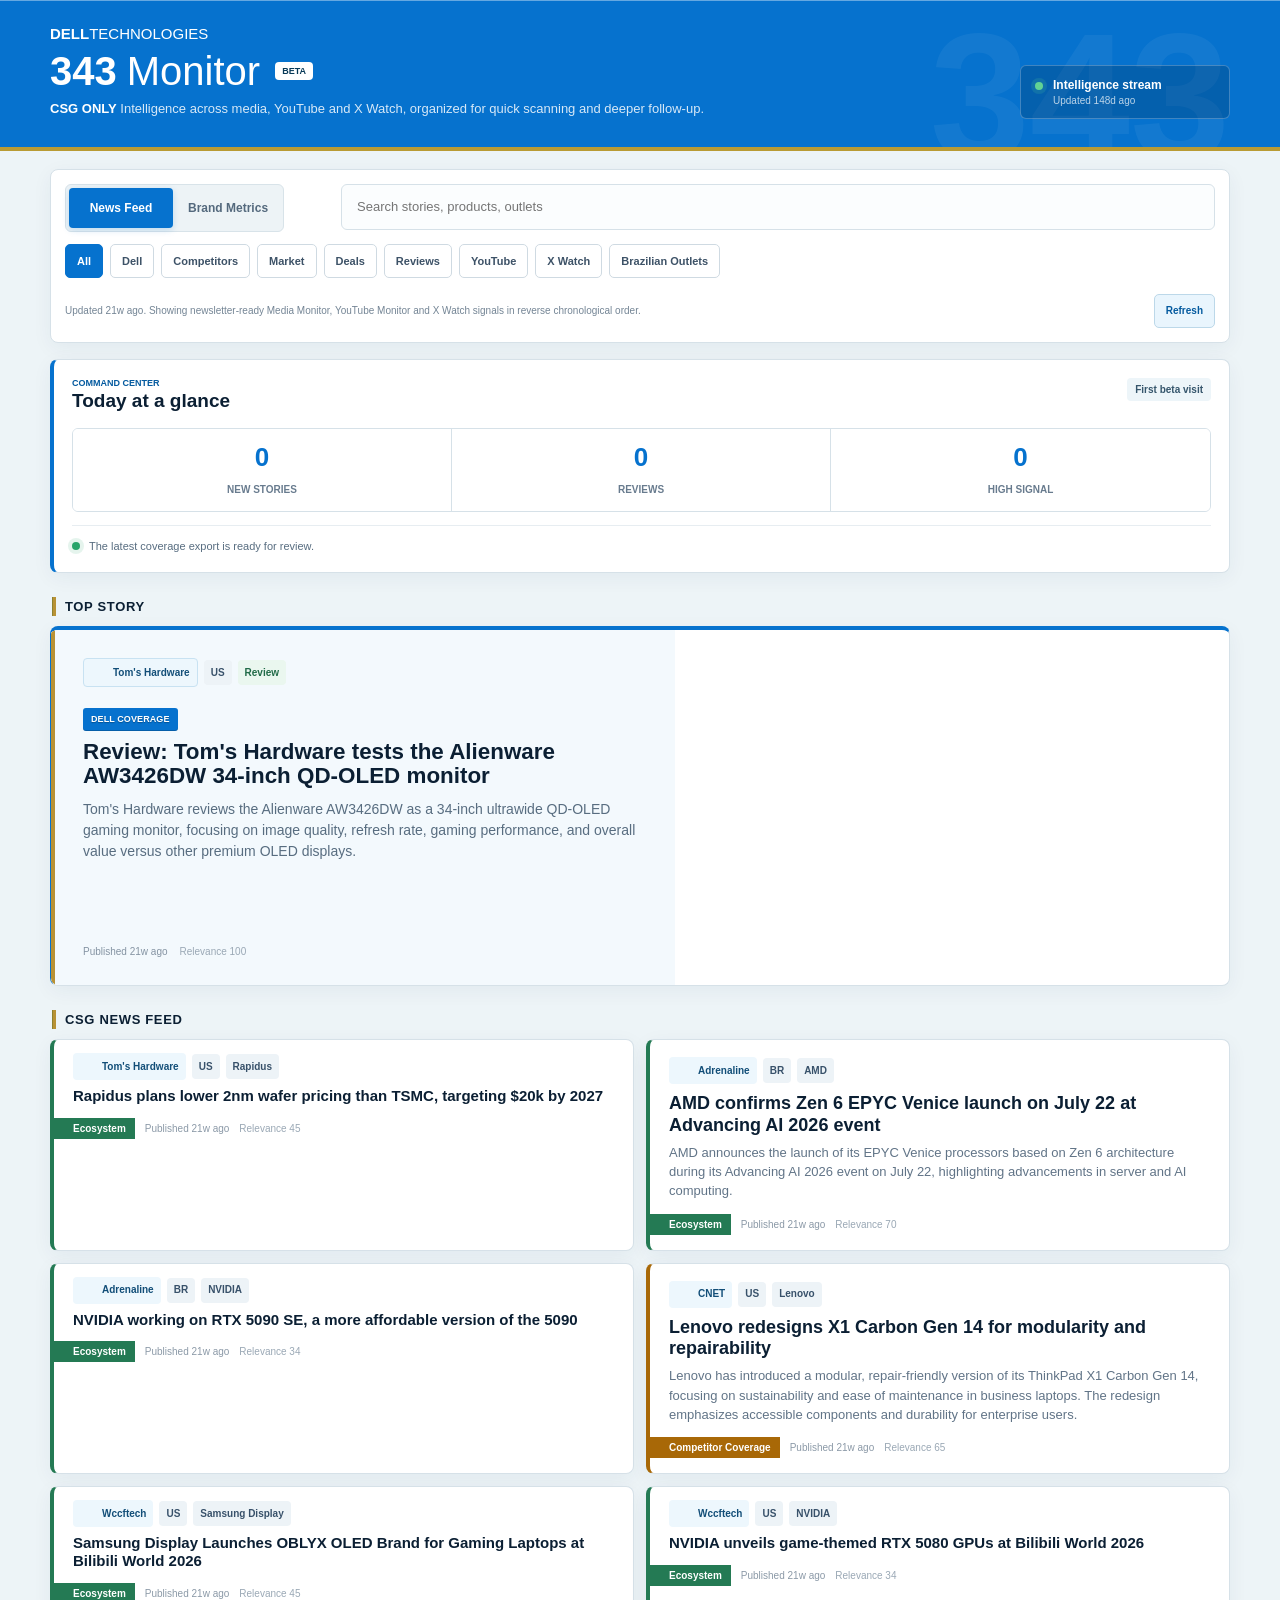
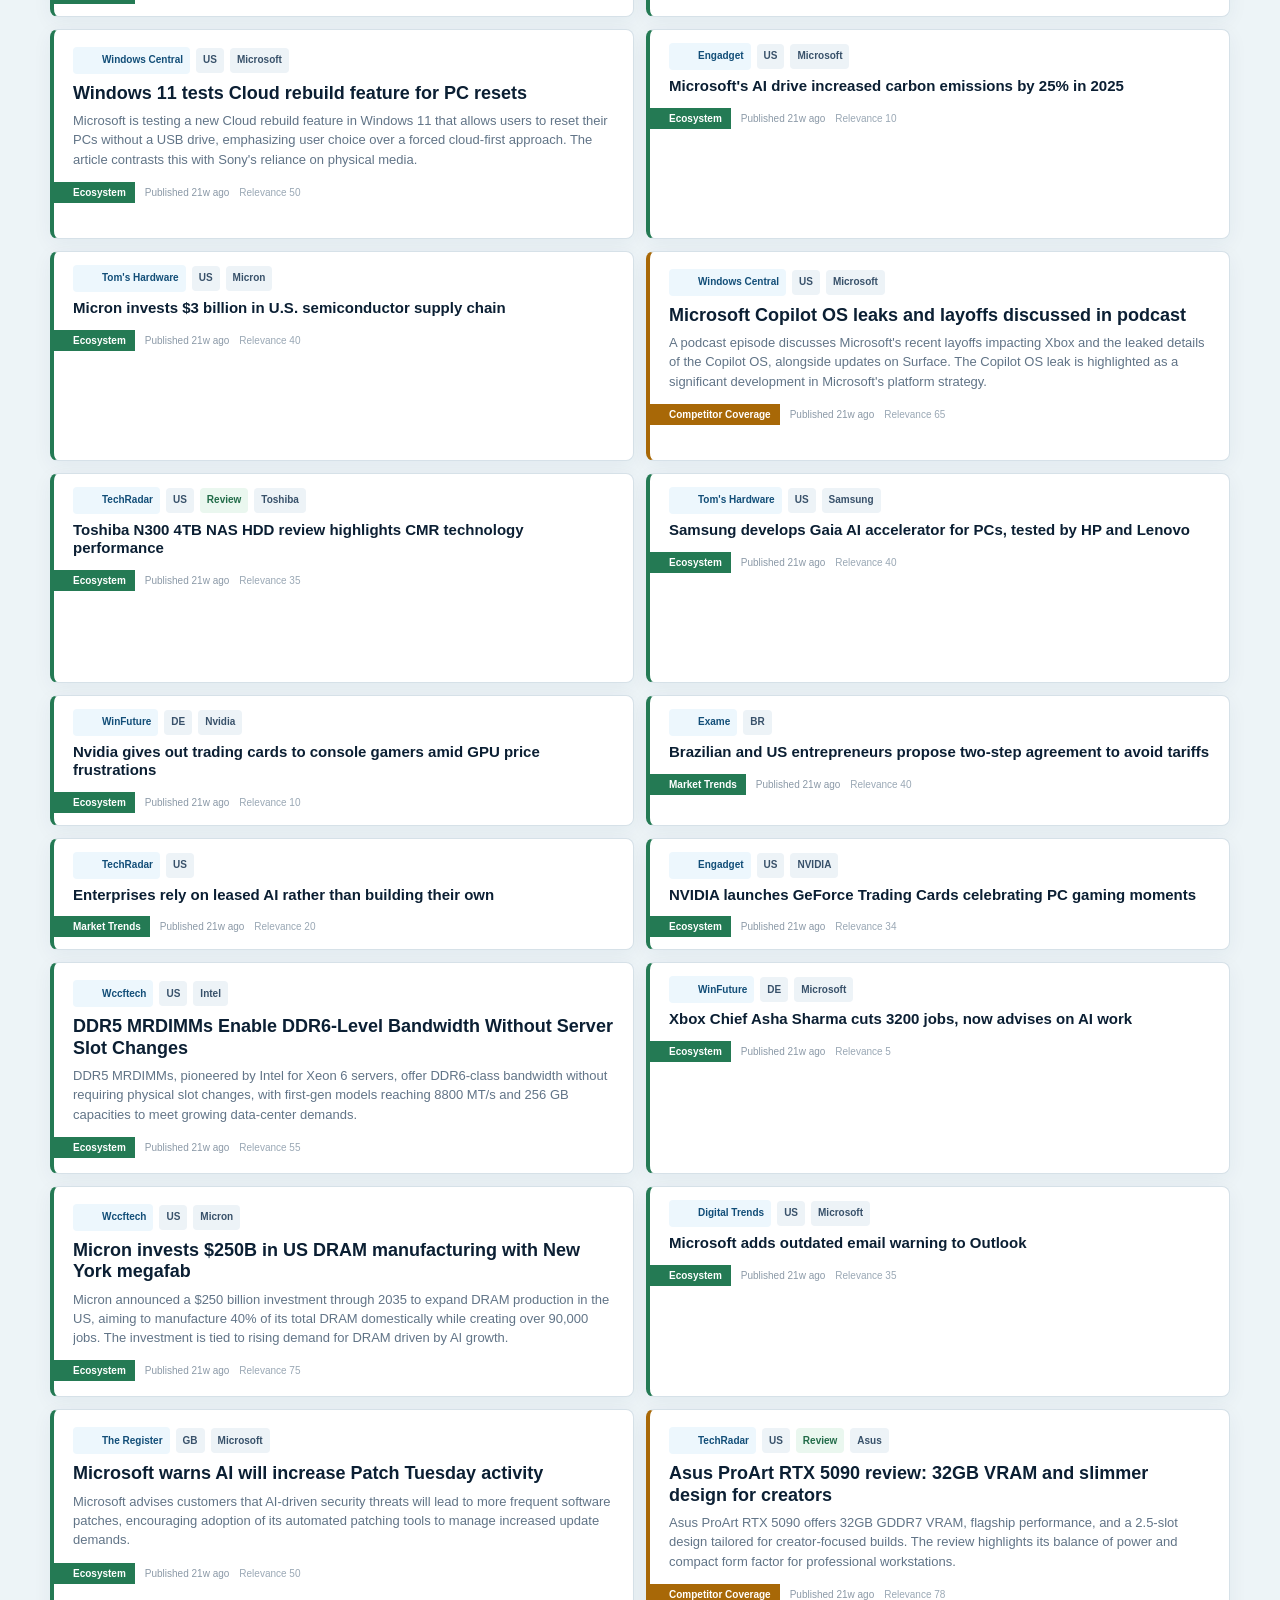
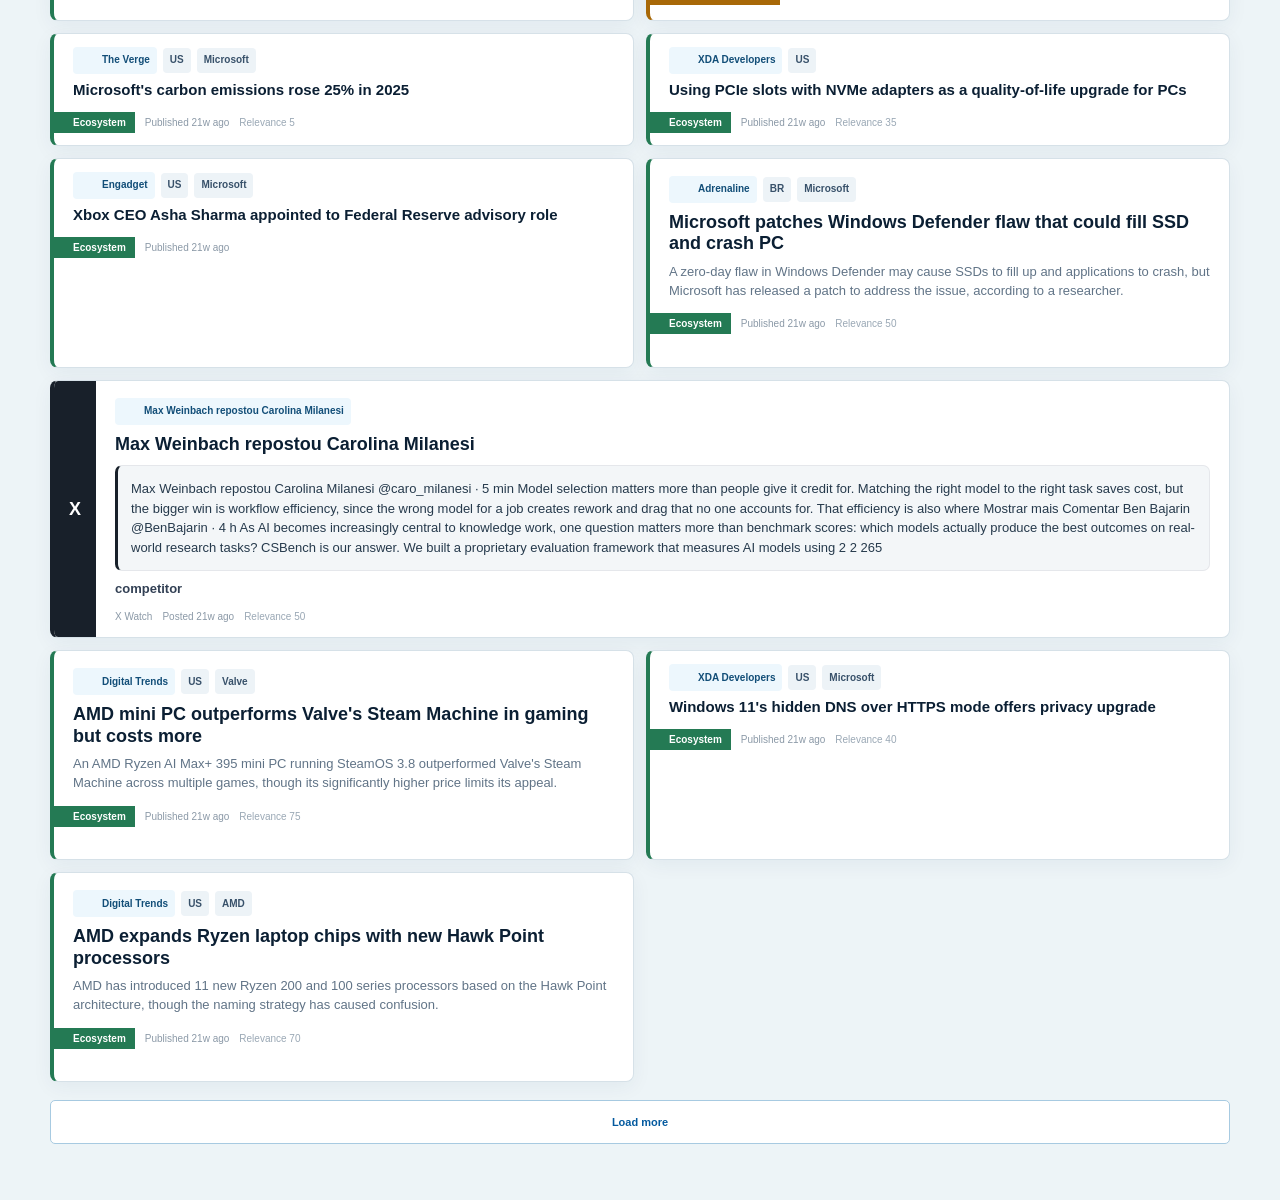
==== beta/index.html @ 80fa325d "Update 343 Monitor web app data" ====
<!doctype html>
<html lang="en">
<head>
  <meta charset="utf-8">
  <meta name="viewport" content="width=device-width, initial-scale=1, viewport-fit=cover">
  <meta http-equiv="Cache-Control" content="no-cache, no-store, must-revalidate">
  <meta http-equiv="Pragma" content="no-cache">
  <meta http-equiv="Expires" content="0">
  <meta name="robots" content="noindex, nofollow">
  <meta name="theme-color" content="#0672ce">
  <meta name="apple-mobile-web-app-capable" content="yes">
  <meta name="apple-mobile-web-app-status-bar-style" content="black-translucent">
  <meta name="apple-mobile-web-app-title" content="343 Monitor Beta">
  <title>343 Monitor Beta</title>
  <link rel="icon" type="image/png" sizes="32x32" href="../assets/icons/icon-32.png">
  <link rel="apple-touch-icon" sizes="180x180" href="../assets/icons/icon-180.png">
  <link rel="stylesheet" href="../assets/styles.20260714b.css?v=20260719a">
  <link rel="stylesheet" href="assets/beta.css?v=20260720a">
</head>
<body class="beta-app">
  <div class="splash-screen" id="splashScreen" aria-hidden="true">
    <div><strong>343</strong><span>MONITOR BETA</span></div>
  </div>

  <header class="beta-topbar">
    <div class="beta-masthead">
      <div class="beta-identity">
        <div class="beta-wordmark"><strong>DELL</strong><span>TECHNOLOGIES</span></div>
        <div class="beta-title-row">
          <span class="beta-number">343</span>
          <h1>Monitor</h1>
          <span class="beta-badge">BETA</span>
        </div>
        <p><strong>CSG ONLY</strong> Intelligence across media, YouTube and X Watch, organized for quick scanning and deeper follow-up.</p>
      </div>
      <div class="beta-live" aria-label="Live data status">
        <span class="beta-live-dot"></span>
        <div><strong>Intelligence stream</strong><small id="betaHeaderUpdated">Loading latest export...</small></div>
      </div>
    </div>
  </header>

  <main class="shell beta-shell">
    <section class="controls beta-controls" aria-label="Hub controls">
      <div class="view-switch" id="viewSwitch" aria-label="Hub sections">
        <button type="button" class="active" data-view="feed">News Feed</button>
        <button type="button" data-view="metrics">Brand Metrics</button>
      </div>
      <div class="search-wrap">
        <input id="search" type="search" placeholder="Search stories, products, outlets" autocomplete="off">
      </div>
      <div class="tabs" id="tabs">
        <button type="button" class="active" data-filter="all">All</button>
        <button type="button" data-filter="dell">Dell</button>
        <button type="button" data-filter="competitor">Competitors</button>
        <button type="button" data-filter="market">Market</button>
        <button type="button" data-filter="deals">Deals</button>
        <button type="button" data-filter="review">Reviews</button>
        <button type="button" data-filter="youtube">YouTube</button>
        <button type="button" data-filter="x">X Watch</button>
        <button type="button" data-filter="br">Brazilian Outlets</button>
      </div>
      <div class="product-filter" id="productFilter" aria-label="Dell product filters">
        <span>Dell products</span>
        <button type="button" class="active" data-product-filter="all">All Dell</button>
        <button type="button" data-product-filter="xps">XPS</button>
        <button type="button" data-product-filter="alienware-laptops">Alienware laptops</button>
        <button type="button" data-product-filter="alienware-monitors">Alienware monitors</button>
        <button type="button" data-product-filter="alienware-desktops">Alienware desktops</button>
        <button type="button" data-product-filter="dell-laptops">Dell laptops</button>
      </div>
      <div class="competitor-filter" id="competitorFilter" aria-label="Competitor brand filters">
        <span>Competitors</span>
        <button type="button" class="active" data-competitor-filter="all">All competitors</button>
        <button type="button" data-competitor-filter="hp">HP</button>
        <button type="button" data-competitor-filter="lenovo">Lenovo</button>
        <button type="button" data-competitor-filter="apple">Apple</button>
        <button type="button" data-competitor-filter="asus">Asus</button>
        <button type="button" data-competitor-filter="acer">Acer</button>
        <button type="button" data-competitor-filter="msi">MSI</button>
        <button type="button" data-competitor-filter="framework">Framework</button>
        <button type="button" data-competitor-filter="samsung">Samsung</button>
        <button type="button" data-competitor-filter="microsoft">Microsoft</button>
        <button type="button" data-competitor-filter="lg">LG</button>
        <button type="button" data-competitor-filter="razer">Razer</button>
        <button type="button" data-competitor-filter="positivo">Positivo</button>
      </div>
      <div class="youtube-brand-filter" id="youtubeBrandFilter" aria-label="YouTube brand filters">
        <span>YouTube brands</span>
        <button type="button" class="active" data-youtube-brand-filter="all">All YouTube</button>
        <button type="button" data-youtube-brand-filter="dell">Dell</button>
        <button type="button" data-youtube-brand-filter="alienware">Alienware</button>
        <button type="button" data-youtube-brand-filter="apple">Apple</button>
        <button type="button" data-youtube-brand-filter="asus">Asus</button>
        <button type="button" data-youtube-brand-filter="lenovo">Lenovo</button>
        <button type="button" data-youtube-brand-filter="hp">HP</button>
        <button type="button" data-youtube-brand-filter="msi">MSI</button>
        <button type="button" data-youtube-brand-filter="valve">Valve</button>
      </div>
      <div class="status-row">
        <div class="status" id="meta">Loading latest export...</div>
        <button type="button" class="refresh-button" id="refreshFeed" aria-label="Refresh latest news">
          <i data-lucide="refresh-cw" aria-hidden="true"></i><span>Refresh</span>
        </button>
      </div>
    </section>

    <section class="beta-command" id="betaCommandCenter" aria-labelledby="commandTitle">
      <div class="beta-command-head">
        <div>
          <span class="beta-kicker">Command Center</span>
          <h2 id="commandTitle">Today at a glance</h2>
        </div>
        <span class="beta-since" id="betaSinceVisit">Since last visit</span>
      </div>
      <div class="beta-command-metrics">
        <button type="button" data-command-filter="all"><strong id="betaNewCount">0</strong><span>New stories</span></button>
        <button type="button" data-command-filter="review"><strong id="betaReviewCount">0</strong><span>Reviews</span></button>
        <button type="button" data-command-filter="high"><strong id="betaHighCount">0</strong><span>High signal</span></button>
      </div>
      <div class="beta-pulse"><span class="beta-pulse-dot"></span><p id="betaPulseText">Calculating the latest coverage pulse...</p></div>
    </section>

    <section class="metrics-view" id="metricsView" hidden>
      <section class="section-head"><span></span><h2>Brand Metrics</h2></section>
      <div class="metric-window" id="metricWindow" aria-label="Brand metric time range">
        <button type="button" class="active" data-metric-window="all">All time</button>
        <button type="button" data-metric-window="30d">Last 30 days</button>
        <button type="button" data-metric-window="7d">Last 7 days</button>
        <button type="button" data-metric-window="24h">Last 24h</button>
      </div>
      <section class="metrics-dashboard" id="brandMetrics"></section>
    </section>

    <section class="section-head" id="topStoryHead"><span></span><h2>Top Story</h2></section>
    <section class="highlights" id="highlights"></section>

    <section class="section-head" id="feedHead"><span></span><h2>CSG News Feed</h2></section>
    <section class="feed" id="feed"></section>
    <button type="button" class="load-more" id="loadMore">Load more</button>
  </main>

  <nav class="beta-bottom-nav" aria-label="Quick navigation">
    <button type="button" class="active" data-beta-nav="feed"><i data-lucide="newspaper" aria-hidden="true"></i><span>Feed</span></button>
    <button type="button" data-beta-nav="reviews"><i data-lucide="badge-check" aria-hidden="true"></i><span>Reviews</span></button>
    <button type="button" data-beta-nav="metrics"><i data-lucide="chart-no-axes-combined" aria-hidden="true"></i><span>Brands</span></button>
    <button type="button" data-beta-nav="top"><i data-lucide="arrow-up" aria-hidden="true"></i><span>Top</span></button>
  </nav>

  <script src="../data/feed.js?v=20260720a"></script>
  <script src="../data/brand_metrics.js?v=20260720a"></script>
  <script src="assets/app.js?v=20260720a"></script>
  <script src="https://unpkg.com/lucide@0.468.0/dist/umd/lucide.min.js"></script>
  <script src="assets/beta.js?v=20260720a"></script>
</body>
</html>
---- assets/styles.20260714b.css ----
.splash-screen {
  position: fixed;
  inset: 0;
  z-index: 9999;
  display: grid;
  place-items: center;
  background: #0672CB;
  color: #fff;
  transition: opacity .28s ease, visibility .28s ease;
}
.splash-screen div {
  display: grid;
  gap: 8px;
  text-align: center;
  letter-spacing: 0;
}
.splash-screen strong {
  display: block;
  font-size: clamp(76px, 24vw, 150px);
  line-height: .82;
  font-weight: 900;
}
.splash-screen span {
  display: block;
  font-size: clamp(18px, 5vw, 34px);
  font-weight: 900;
}
.splash-screen.is-hidden {
  opacity: 0;
  visibility: hidden;
  pointer-events: none;
}

:root {
  --dell-blue: #0672cb;
  --ink: #121a24;
  --muted: #667085;
  --line: #d7dee8;
  --soft: #f3f7fb;
  --green: #355f36;
  --gold: #b89235;
  --card: #ffffff;
  --youtube-red: #d92d20;
  --market-green: #2f6f4e;
  --competitor-amber: #b7791f;
  --deal-pink: #c2185b;
  --x-ink: #111827;
}

* { box-sizing: border-box; }
body {
  margin: 0;
  font-family: Arial, Helvetica, sans-serif;
  color: var(--ink);
  background:
    linear-gradient(180deg, #dff0f8 0, #eef6fb 190px, #eef6fb 100%);
}
a { color: inherit; text-decoration: none; }
.topbar {
  background: var(--dell-blue);
  color: #fff;
  padding: 18px 0 20px;
  display: flex;
  justify-content: center;
  align-items: flex-start;
  border-top: 4px solid #7f9a2f;
  border-bottom: 3px solid var(--gold);
  box-shadow: 0 8px 22px rgba(0, 63, 117, .20);
}
.brand {
  width: min(1120px, 100%);
  display: grid;
  grid-template-columns: 1fr;
  gap: 8px;
  align-items: start;
  min-width: 0;
  padding: 0 clamp(14px, 3vw, 28px);
}
.mark {
  border: 0;
  padding: 0;
  line-height: 1;
  letter-spacing: 0;
  white-space: nowrap;
  margin-top: 0;
  font-size: clamp(17px, 1.5vw, 21px);
  color: #fff;
  grid-column: 1;
  grid-row: 1;
  align-self: start;
}
.mark strong { font-weight: 800; margin-right: 0; }
.mark span { font-weight: 400; }
h1 {
  margin: 0;
  color: #fff;
  font-size: clamp(28px, 3.1vw, 40px);
  line-height: 1;
  letter-spacing: 0;
  grid-column: 1;
  grid-row: 2;
}
.dek {
  max-width: 820px;
  margin: 4px 0 0;
  color: rgba(255,255,255,.86);
  font-size: 13px;
  line-height: 1.35;
  grid-column: 1;
  grid-row: 3;
}
.dek strong {
  color: #fff;
  font-weight: 900;
  letter-spacing: .04em;
}
.shell { max-width: 1120px; margin: 0 auto; padding: 18px clamp(14px, 3vw, 28px) 48px; }
.controls {
  display: grid;
  gap: 12px;
  margin-bottom: 20px;
  background: rgba(255,255,255,.74);
  border: 1px solid #d8e5ef;
  border-radius: 8px;
  padding: 14px;
  box-shadow: 0 8px 22px rgba(16, 32, 51, .04);
}
.search-wrap input {
  width: 100%;
  min-height: 42px;
  border: 1px solid #cbd9e6;
  border-radius: 6px;
  padding: 0 14px;
  font-size: 15px;
  background: #fff;
}
.tabs { display: flex; gap: 8px; overflow-x: auto; padding-bottom: 2px; }
.tabs button, .load-more {
  border: 1px solid #d2dde8;
  background: #fff;
  color: var(--ink);
  border-radius: 5px;
  min-height: 34px;
  padding: 0 11px;
  font-weight: 700;
  white-space: nowrap;
  cursor: pointer;
}
.tabs button.active {
  background: var(--dell-blue);
  border-color: var(--dell-blue);
  color: #fff;
}
.product-filter, .competitor-filter, .youtube-brand-filter {
  display: none;
  align-items: center;
  gap: 7px;
  overflow-x: auto;
  padding: 2px 0 4px;
}
.product-filter[hidden], .competitor-filter[hidden], .youtube-brand-filter[hidden] { display: none; }
.controls.show-product-filter .product-filter,
.controls.show-competitor-filter .competitor-filter,
.controls.show-youtube-filter .youtube-brand-filter,
.controls:has(button[data-filter="dell"].active) .product-filter,
.controls:has(button[data-filter="competitor"].active) .competitor-filter { display: flex; }
.product-filter span, .competitor-filter span, .youtube-brand-filter span {
  flex: 0 0 auto;
  color: var(--muted);
  font-size: 12px;
  font-weight: 800;
  letter-spacing: .04em;
  text-transform: uppercase;
  margin-right: 2px;
}
.product-filter button, .competitor-filter button, .youtube-brand-filter button {
  border: 1px solid #d2dde8;
  background: #fff;
  color: #263648;
  border-radius: 999px;
  min-height: 30px;
  padding: 0 11px;
  font-size: 12px;
  font-weight: 800;
  white-space: nowrap;
  cursor: pointer;
}
.product-filter button.active, .competitor-filter button.active, .youtube-brand-filter button.active {
  background: #e7f2fb;
  border-color: var(--dell-blue);
  color: #074f86;
}
.status-row { display: flex; gap: 10px; align-items: center; justify-content: space-between; }
.status { color: var(--muted); font-size: 13px; line-height: 1.35; }
.refresh-button {
  border: 1px solid var(--line);
  background: #fff;
  color: var(--dell-blue);
  border-radius: 6px;
  min-height: 32px;
  padding: 0 10px;
  font-size: 12px;
  font-weight: 800;
  cursor: pointer;
  white-space: nowrap;
}
.refresh-button:disabled { color: #98a2b3; cursor: wait; }
.section-head { display: flex; gap: 10px; align-items: center; margin: 18px 0 10px; }
.section-head span { width: 5px; height: 22px; background: var(--green); border-right: 3px solid var(--gold); }
.section-head h2 { margin: 0; font-size: 14px; text-transform: uppercase; letter-spacing: .05em; color: #172235; }
.highlights {
  display: grid;
  grid-template-columns: 1fr;
  gap: 12px;
  margin-bottom: 20px;
}
.highlight, .card {
  background: var(--card);
  border: 1px solid var(--line);
  border-radius: 8px;
  overflow: hidden;
}
.highlight { border-top: 4px solid var(--green); min-height: 170px; }
.top-story-card {
  border-color: #9cc9e6;
  border-top-color: var(--dell-blue);
  box-shadow: 0 10px 24px rgba(0, 125, 184, .10);
}
.top-story-card .highlight-body {
  background: #f3f9fd;
  color: #102033;
  border-top: 3px solid var(--gold);
}
.top-story-card .label {
  color: var(--green);
}
.top-story-card h2 {
  color: #102033;
  font-size: 23px;
  line-height: 1.14;
}
.top-story-card p {
  color: #526174;
  font-size: 15px;
}
.top-story-card .foot {
  color: #6c7a89;
}
.top-story-card 
.section-chip {
  display: inline-flex;
  align-items: center;
  min-height: 23px;
  padding: 5px 9px;
  border-radius: 0 5px 5px 0;
  background: #64748b;
  color: #fff !important;
  font-weight: 900;
  font-size: 11px;
  line-height: 1;
  letter-spacing: .01em;
  text-shadow: 0 1px 1px rgba(0, 0, 0, .28);
  box-shadow: inset 0 -1px 0 rgba(0, 0, 0, .18);
}
.accent-dell .section-chip { background: var(--dell-blue); }
.accent-youtube .section-chip { background: var(--youtube-red); }
.accent-market .section-chip { background: #1f7a4d; }
.accent-competitor .section-chip { background: #a65f00; }
.accent-deals .section-chip { background: var(--deal-pink); }
.accent-x .section-chip { background: var(--x-ink); }

.card .foot .section-chip {
  margin-left: -16px;
  padding-left: 13px;
  color: #fff !important;
}
.card.has-thumb .foot .section-chip {
  margin-left: -20px;
  padding-left: 13px;
}
.mini-card .foot .section-chip {
  margin-left: -12px;
}

.highlight .section-chip {
  width: fit-content;
  margin-top: 2px;
  text-transform: uppercase;
}

.score-text {
  color: #7f8c99;
}
.top-story-card .chip {
  background: #dceff8;
  color: #174761;
}
.top-story-card .chip.source {
  background: #fff;
  color: #174761;
  border: 1px solid #c8e2f2;
}
.top-story-card .highlight-source { margin-bottom: 6px; }
.top-story-card .foot { margin-top: 9px; }
.highlight.accent-dell { border-top-color: var(--dell-blue); }
.highlight.accent-youtube { border-top-color: var(--youtube-red); }
.highlight.accent-market { border-top-color: var(--market-green); }
.highlight.accent-competitor { border-top-color: var(--competitor-amber); }
.highlight.accent-deals { border-top-color: var(--deal-pink); }
.highlight.accent-x { border-top-color: var(--x-ink); }
.highlight.with-image { display: block; }
.highlight .thumb {
  width: 100%;
  aspect-ratio: 16 / 9;
  min-height: 0;
  height: auto;
}
.highlight-body {
  padding: 14px;
  position: relative;
  background: #fff;
}
.highlight-source { display: flex; gap: 6px; flex-wrap: wrap; margin-bottom: 8px; }
.highlight .label { color: var(--green); font-weight: 800; font-size: 12px; text-transform: uppercase; }
.highlight h2 { margin: 8px 0; font-size: 18px; line-height: 1.18; letter-spacing: 0; }
.highlight p { margin: 0; color: var(--muted); font-size: 14px; line-height: 1.35; }
.feed { display: grid; gap: 10px; }
.card {
  display: grid;
  min-height: 118px;
  box-shadow: 0 4px 14px rgba(16, 32, 51, .035);
}
.card.no-thumb, .compact-card { grid-template-columns: 1fr; }
.card.has-thumb {
  grid-template-columns: minmax(320px, 38%) minmax(0, 1fr);
  column-gap: 22px;
  min-height: 203px;
  align-items: stretch;
  overflow: hidden;
}
.card.has-thumb .body {
  padding: 14px 20px 15px 0;
  max-height: none;
  overflow: visible;
  min-width: 0;
  position: relative;
  z-index: 1;
}
.compact-card { min-height: 88px; }
.mini-card { min-height: 64px; }
.card { border-left: 4px solid #d9e4ef; }
.card.accent-dell { border-left-color: var(--dell-blue); }
.card.accent-youtube { border-left-color: var(--youtube-red); }
.card.accent-market { border-left-color: var(--market-green); }
.card.accent-competitor { border-left-color: var(--competitor-amber); }
.card.accent-deals { border-left-color: var(--deal-pink); }
.card.accent-x { border-left-color: var(--x-ink); }
.thumb {
  background: var(--soft);
  min-height: 0;
  aspect-ratio: 16 / 9;
  align-self: stretch;
  display: flex;
  align-items: center;
  justify-content: center;
  color: var(--muted);
  font-weight: 800;
  overflow: hidden;
}
.media-thumb img {
  width: 100%;
  height: 100%;
  object-fit: cover;
  object-position: center center;
  display: block;
}
.card.has-thumb .thumb {
  width: 100%;
  max-width: 100%;
  min-width: 0;
  height: 100%;
  aspect-ratio: auto;
  border-right: 1px solid #d8e5ef;
  position: relative;
  z-index: 0;
}
.card.has-thumb .media-thumb img {
  width: 100%;
  max-width: 100%;
  height: 100%;
  aspect-ratio: auto;
  object-fit: cover;
  object-position: center center;
}
.card.has-thumb .media-thumb {
  width: 100%;
  height: 100%;
  overflow: hidden;
}
.body { padding: 14px 16px 15px; min-width: 0; }
.mini-card .body { padding: 10px 12px; }
.chips { display: flex; flex-wrap: wrap; gap: 6px; margin-bottom: 8px; align-items: center; }
.mini-card .chips { margin-bottom: 5px; }
.chip {
  display: inline-flex;
  gap: 5px;
  align-items: center;
  min-height: 24px;
  padding: 3px 7px;
  border-radius: 5px;
  background: #edf3f8;
  color: #334155;
  font-size: 12px;
  font-weight: 800;
}
.chip img { width: 16px; height: 16px; border-radius: 50%; object-fit: cover; }
.chip.source { background: #eef6ff; color: #0b4e7a; }
.accent-youtube .chip.source { background: #fff1f0; color: #b42318; }
.accent-market .chip.source { background: #ecfdf3; color: #276749; }
.accent-competitor .chip.source { background: #fffaeb; color: #92400e; }
.accent-deals .chip.source { background: #fff1f2; color: #9f1239; }
.accent-x .chip.source { background: #f3f4f6; color: #111827; }
.chip.review { background: #eaf7ee; color: #276738; }
.chip.youtube { background: #fff1f0; color: #b42318; }
.chip.sponsored { background: #fff4db; color: #7a5600; }
.chip.short { background: #f2eafe; color: #5b2c83; }
.chip.deal { background: #fff1f2; color: #9f1239; }
.score-text {
  color: #a7b0bd;
  font-size: 10px;
  font-weight: 500;
  letter-spacing: 0;
}
.card h2 { margin: 0 0 7px; font-size: 18px; line-height: 1.22; letter-spacing: 0; }
.compact-card h2 { font-size: 16px; }
.mini-card h2 { margin-bottom: 0; font-size: 15px; line-height: 1.22; }
.card p { margin: 0; color: var(--muted); line-height: 1.42; font-size: 14px; }
.card.has-thumb p {
  display: block;
  overflow: visible;
}
.foot { margin-top: 10px; color: #7b8794; font-size: 12px; display: flex; gap: 10px; flex-wrap: wrap; align-items: center; }
.mini-card .foot { margin-top: 6px; font-size: 11px; }
.x-card { grid-template-columns: 54px 1fr; }
.x-rail {
  background: #111827;
  color: #fff;
  font-weight: 900;
  display: flex;
  align-items: center;
  justify-content: center;
  font-size: 19px;
}
.x-card h2 { font-size: 16px; margin-bottom: 8px; }
.x-post {
  background: #f8fafc;
  border: 1px solid #e5e7eb;
  border-radius: 7px;
  padding: 10px 11px;
  font-size: 15px;
  line-height: 1.42;
}
.x-reason { margin-top: 8px !important; color: #334155 !important; font-weight: 700; }
.load-more { width: 100%; margin-top: 16px; min-height: 44px; }
.empty {
  padding: 28px;
  color: var(--muted);
  background: #fff;
  border: 1px solid var(--line);
  border-radius: 8px;
}

@media (min-width: 900px) {
  .top-story-card.with-image {
    display: grid;
    grid-template-columns: minmax(0, 50%) minmax(0, 50%);
    align-items: stretch;
    aspect-ratio: auto;
    min-height: 0;
    background: #f3f9fd;
  }
  .top-story-card.with-image .thumb {
    width: 100%;
    height: 100%;
    aspect-ratio: auto;
    border-right: 1px solid #d2e7f5;
    align-self: stretch;
  }
  .top-story-card.with-image .thumb img {
    height: 100%;
    object-fit: cover;
  }
  .top-story-card .highlight-body {
    border-top: 0;
    border-left: 4px solid var(--gold);
    padding: 18px 22px;
    display: flex;
    flex-direction: column;
    justify-content: flex-start;
    height: 100%;
    max-height: none;
    overflow: visible;
  }
  .top-story-card h2 {
    font-size: clamp(22px, 2.3vw, 29px);
    line-height: 1.08;
    margin: 9px 0 10px;
    display: block;
    overflow: visible;
  }
  .top-story-card p {
    font-size: 14.5px;
    line-height: 1.45;
    display: block;
    overflow: visible;
  }
  .top-story-card .foot {
    margin-top: auto;
  }
  .feed {
    gap: 12px;
  }
  .card {
    border-radius: 7px;
  }
}

@media (max-width: 760px) {
  .tabs {
    flex-wrap: wrap;
    overflow-x: visible;
    gap: 7px;
    padding-bottom: 0;
  }
  .tabs button {
    flex: 1 1 calc(33.333% - 8px);
    min-width: 0;
    padding: 0 8px;
    font-size: 12px;
  }
  .tabs button[data-filter="br"] {
    flex-basis: calc(50% - 8px);
  }
  .product-filter, .competitor-filter, .youtube-brand-filter {
    flex-wrap: wrap;
    overflow-x: visible;
    gap: 8px;
    padding: 8px 0 2px;
    border-top: 1px solid #d8e5ef;
  }
  .product-filter span, .competitor-filter span, .youtube-brand-filter span {
    width: 100%;
    margin: 0 0 1px;
  }
  .product-filter button, .competitor-filter button, .youtube-brand-filter button {
    min-height: 32px;
  }
  .topbar { align-items: flex-start; justify-content: flex-start; }
  .brand { grid-template-columns: 1fr; gap: 12px; padding: 16px; }
  .mark { border-right: 0; padding-right: 0; }
  .highlights { grid-template-columns: 1fr; }
  .card.has-thumb { grid-template-columns: 1fr; column-gap: 0; }
  .card.has-thumb .body { max-height: none; padding: 14px 16px 15px; }
  .card.has-thumb .thumb { height: auto; aspect-ratio: 16 / 9; border-right: 0; }
  .card.has-thumb .media-thumb img { aspect-ratio: 16 / 9; height: auto; object-fit: cover; }
  .card.has-thumb p { -webkit-line-clamp: unset; display: block; }
  .top-story-card .highlight-body { height: auto; max-height: none; }
  .top-story-card p { -webkit-line-clamp: unset; display: block; }
  .thumb { aspect-ratio: 16 / 9; min-height: 0; }
  .x-card { grid-template-columns: 42px 1fr; }
  .status-row { align-items: flex-start; }
}


.view-switch {
  display: inline-flex;
  width: fit-content;
  gap: 4px;
  padding: 4px;
  border: 1px solid #cbd9e6;
  background: #fff;
  border-radius: 7px;
}
.view-switch button {
  border: 0;
  background: transparent;
  color: #334155;
  min-height: 32px;
  padding: 0 13px;
  border-radius: 5px;
  font-weight: 900;
  cursor: pointer;
}
.view-switch button.active {
  background: var(--dell-blue);
  color: #fff;
}
.metrics-view[hidden] { display: none; }
.metrics-dashboard { display: grid; gap: 14px; }
.metrics-intro {
  background: #fff;
  border: 1px solid var(--line);
  border-left: 4px solid var(--dell-blue);
  border-radius: 8px;
  padding: 16px 18px;
}
.metrics-intro h3, .metric-panel h3 {
  margin: 0 0 7px;
  color: var(--ink);
  font-size: 17px;
}
.metrics-intro p {
  margin: 0;
  color: var(--muted);
  line-height: 1.45;
}
.metric-kpis {
  display: grid;
  grid-template-columns: repeat(5, minmax(0, 1fr));
  gap: 10px;
}
.metric-kpis div, .metric-panel {
  background: #fff;
  border: 1px solid var(--line);
  border-radius: 8px;
  box-shadow: 0 4px 14px rgba(16, 32, 51, .035);
}
.metric-kpis div { padding: 13px 14px; }
.metric-kpis span {
  display: block;
  color: var(--muted);
  font-size: 11px;
  text-transform: uppercase;
  font-weight: 900;
  letter-spacing: .04em;
}
.metric-kpis strong {
  display: block;
  margin-top: 5px;
  color: var(--dell-blue);
  font-size: 25px;
  line-height: 1;
}
.metrics-grid {
  display: grid;
  grid-template-columns: minmax(0, 2fr) minmax(260px, 1fr);
  gap: 14px;
}
.metric-panel { padding: 16px; }
.metric-bars { display: grid; gap: 9px; }
.metric-bar-row {
  display: grid;
  grid-template-columns: 128px minmax(0, 1fr) 52px;
  gap: 10px;
  align-items: center;
  font-size: 13px;
}
.metric-bar-label {
  font-weight: 900;
  color: #263648;
  overflow: hidden;
  text-overflow: ellipsis;
  white-space: nowrap;
}
.metric-bar-track {
  height: 11px;
  background: #eef3f7;
  border-radius: 999px;
  overflow: hidden;
}
.metric-bar-track span {
  display: block;
  height: 100%;
  border-radius: 999px;
}
.metric-bar-value {
  color: var(--muted);
  font-weight: 800;
  text-align: right;
}
.metric-list {
  list-style: none;
  padding: 0;
  margin: 0;
  display: grid;
  gap: 8px;
}
.metric-list li {
  display: flex;
  justify-content: space-between;
  gap: 12px;
  padding-bottom: 8px;
  border-bottom: 1px solid #eef3f7;
  color: #334155;
}
.metric-list b { color: var(--dell-blue); }
.metric-table-wrap { overflow-x: auto; }
.metric-table {
  width: 100%;
  border-collapse: collapse;
  font-size: 13px;
}
.metric-table th {
  text-align: left;
  color: #667085;
  font-size: 11px;
  text-transform: uppercase;
  letter-spacing: .04em;
  border-bottom: 1px solid var(--line);
  padding: 9px 8px;
}
.metric-table td {
  border-bottom: 1px solid #eef3f7;
  padding: 10px 8px;
  vertical-align: top;
}
.metric-table td:not(:first-child) {
  color: #667085;
  font-weight: 700;
}
.brand-dot {
  display: inline-block;
  width: 9px;
  height: 9px;
  border-radius: 50%;
  margin-right: 7px;
}
.recent-table td:first-child { min-width: 320px; font-weight: 800; }
@media (max-width: 760px) {
  .view-switch { width: 100%; }
  .view-switch button { flex: 1; }
  .metric-kpis { grid-template-columns: repeat(2, minmax(0, 1fr)); }
  .metrics-grid { grid-template-columns: 1fr; }
  .metric-bar-row { grid-template-columns: 96px minmax(0, 1fr) 42px; }
}

.metric-window {
  display: flex;
  flex-wrap: wrap;
  gap: 8px;
  margin: -4px 0 14px;
}
.metric-window button {
  border: 1px solid #cbd9e6;
  background: #fff;
  color: #263648;
  border-radius: 999px;
  min-height: 32px;
  padding: 0 13px;
  font-size: 12px;
  font-weight: 900;
  cursor: pointer;
}
.metric-window button.active {
  background: var(--dell-blue);
  border-color: var(--dell-blue);
  color: #fff;
}
.metrics-intro strong {
  color: var(--dell-blue);
}

.pie-grid {
  grid-template-columns: repeat(3, minmax(0, 1fr));
}
.pie-panel {
  min-width: 0;
}
.pie-wrap {
  display: grid;
  grid-template-columns: 150px minmax(0, 1fr);
  gap: 16px;
  align-items: center;
}
.pie-chart {
  width: 150px;
  height: 150px;
  filter: drop-shadow(0 3px 8px rgba(16, 32, 51, .08));
}
.pie-legend {
  list-style: none;
  display: grid;
  gap: 7px;
  padding: 0;
  margin: 0;
  min-width: 0;
}
.pie-legend li {
  display: flex;
  justify-content: space-between;
  gap: 12px;
  align-items: center;
  color: #334155;
  font-size: 13px;
  font-weight: 800;
}
.pie-legend span {
  display: inline-flex;
  align-items: center;
  gap: 7px;
  min-width: 0;
  overflow: hidden;
  text-overflow: ellipsis;
  white-space: nowrap;
}
.pie-legend i {
  width: 10px;
  height: 10px;
  border-radius: 50%;
  flex: 0 0 auto;
}
.pie-legend b {
  color: var(--muted);
  font-size: 12px;
}
.mini-empty {
  padding: 14px;
  font-size: 13px;
}
@media (max-width: 760px) {
  .pie-grid { grid-template-columns: 1fr; }
  .pie-wrap {
    grid-template-columns: 116px minmax(0, 1fr);
    gap: 12px;
  }
  .pie-chart {
    width: 116px;
    height: 116px;
  }
}

@media (max-width: 980px) and (min-width: 761px) {
  .pie-grid { grid-template-columns: repeat(2, minmax(0, 1fr)); }
}

.controls.metrics-mode .search-wrap,
.controls.metrics-mode .tabs,
.controls.metrics-mode .product-filter,
.controls.metrics-mode .competitor-filter,
.controls.metrics-mode .youtube-brand-filter {
  display: none !important;
}
.controls.metrics-mode {
  grid-template-columns: 1fr auto;
  align-items: center;
}
.controls.metrics-mode .view-switch {
  grid-column: 1;
}
.controls.metrics-mode .status-row {
  grid-column: 2;
}
.metric-list li span {
  display: inline-flex;
  align-items: center;
  gap: 7px;
  min-width: 0;
}
.metric-list li img {
  width: 18px;
  height: 18px;
  border-radius: 50%;
  object-fit: cover;
  flex: 0 0 auto;
}
.pie-grid {
  grid-template-columns: repeat(4, minmax(0, 1fr));
}
.pie-panel {
  background: linear-gradient(180deg, #ffffff 0%, #f8fbfd 100%);
}
.pie-wrap {
  grid-template-columns: 1fr;
  justify-items: center;
}
.pie-visual {
  position: relative;
  width: 156px;
  height: 156px;
}
.pie-chart {
  width: 156px;
  height: 156px;
  filter: drop-shadow(0 8px 18px rgba(16, 32, 51, .10));
}
.pie-center {
  position: absolute;
  inset: 0;
  display: grid;
  place-content: center;
  text-align: center;
  pointer-events: none;
  padding: 34px;
}
.pie-center strong {
  color: var(--ink);
  font-size: 24px;
  line-height: 1;
}
.pie-center span {
  margin-top: 4px;
  color: var(--muted);
  font-size: 10px;
  font-weight: 900;
  text-transform: uppercase;
  overflow: hidden;
  text-overflow: ellipsis;
}
@media (max-width: 1080px) and (min-width: 761px) {
  .pie-grid { grid-template-columns: repeat(2, minmax(0, 1fr)); }
}
@media (max-width: 760px) {
  .controls.metrics-mode { grid-template-columns: 1fr; }
  .controls.metrics-mode .status-row { grid-column: 1; }
  .pie-visual, .pie-chart {
    width: 132px;
    height: 132px;
  }
  .pie-center strong { font-size: 20px; }
}

/* brand-metrics-mobile-fix 20260710f */
html,
body {
  width: 100%;
  max-width: 100%;
  overflow-x: hidden;
}

body {
  position: relative;
}

.topbar,
.shell,
.controls,
.metrics-view,
.metrics-dashboard,
.metric-panel,
.metric-kpis,
.pie-grid {
  max-width: 100%;
  min-width: 0;
  box-sizing: border-box;
}

.topbar {
  width: 100%;
}

.metric-table-wrap {
  max-width: 100%;
  overflow-x: auto;
  -webkit-overflow-scrolling: touch;
}

.metric-table {
  min-width: 560px;
}

@media (max-width: 760px) {
  .topbar-inner,
  .shell {
    width: 100%;
    max-width: 100%;
    padding-left: 16px;
    padding-right: 16px;
    box-sizing: border-box;
  }

  .metrics-dashboard {
    gap: 12px;
  }

  .metric-kpis {
    grid-template-columns: repeat(2, minmax(0, 1fr));
    gap: 10px;
  }

  .metric-kpis > div:last-child:nth-child(odd) {
    grid-column: 1 / -1;
  }

  .brand-bars .bar-row {
    grid-template-columns: 92px minmax(0, 1fr) 34px;
    gap: 8px;
  }

  .pie-grid {
    grid-template-columns: 1fr !important;
    gap: 12px;
    width: 100%;
  }

  .pie-panel {
    width: 100%;
    min-width: 0;
    padding: 14px;
    box-sizing: border-box;
  }

  .pie-panel h3 {
    margin-bottom: 10px;
    font-size: 16px;
    line-height: 1.15;
  }

  .pie-wrap {
    grid-template-columns: 112px minmax(0, 1fr) !important;
    gap: 12px;
    align-items: center;
  }

  .pie-visual,
  .pie-chart {
    width: 112px !important;
    height: 112px !important;
  }

  .pie-center {
    width: 62px;
    height: 62px;
  }

  .pie-center strong {
    font-size: 18px;
  }

  .pie-center span {
    font-size: 9px;
  }

  .pie-legend {
    min-width: 0;
    width: 100%;
  }

  .pie-legend li {
    grid-template-columns: 10px minmax(0, 1fr) auto;
    gap: 6px;
    font-size: 12px;
  }

  .pie-legend span:nth-child(2) {
    overflow: hidden;
    text-overflow: ellipsis;
    white-space: nowrap;
  }

  .metric-table {
    font-size: 12px;
  }
}

@media (max-width: 390px) {
  .topbar-inner,
  .shell {
    padding-left: 12px;
    padding-right: 12px;
  }

  .pie-wrap {
    grid-template-columns: 104px minmax(0, 1fr) !important;
  }

  .pie-visual,
  .pie-chart {
    width: 104px !important;
    height: 104px !important;
  }
}


/* 20260710l: no center labels on brand metric donut charts */
.pie-center {
  display: none !important;
}


/* 20260713b: clickable metric legends + YouTube brand filter + tighter desktop thumbs */
.brand-jump {
  appearance: none;
  border: 0;
  background: transparent;
  padding: 0;
  width: 100%;
  display: flex;
  align-items: center;
  justify-content: space-between;
  gap: 12px;
  color: inherit;
  font: inherit;
  cursor: pointer;
  text-align: left;
}
.brand-jump[disabled] { cursor: default; }
.brand-jump:not([disabled]):hover span { color: var(--dell-blue); }
@media (min-width: 761px) {
  .card.has-thumb {
    grid-template-columns: minmax(210px, 27%) minmax(0, 1fr) !important;
  }
  .card.has-thumb .thumb,
  .card.has-thumb .thumb img {
    min-height: 0 !important;
    height: 100% !important;
  }
}
@media (max-width: 760px) {
  .youtube-brand-filter {
    flex-wrap: wrap;
    overflow-x: visible;
    gap: 8px;
    padding: 8px 0 2px;
  }
  .youtube-brand-filter span {
    width: 100%;
    margin: 0 0 1px;
  }
}


/* 20260714a: keep desktop/zoomed-out YouTube artwork from overpowering cards */
@media (min-width: 761px) {
  .card.has-thumb {
    grid-template-columns: minmax(180px, 24%) minmax(0, 1fr) !important;
    min-height: 150px;
  }
  .card.has-thumb .thumb,
  .card.has-thumb .media-thumb {
    height: 100% !important;
    max-height: 230px;
  }
}

@media (min-width: 900px) {
  .top-story-card.with-image {
    grid-template-columns: minmax(0, 42%) minmax(0, 58%) !important;
    min-height: 220px;
    max-height: 292px;
  }
  .top-story-card.with-image .thumb {
    height: auto !important;
    max-height: 292px;
    aspect-ratio: 16 / 9 !important;
  }
  .top-story-card.with-image .thumb img {
    height: 100% !important;
    object-fit: cover;
  }
  .top-story-card .highlight-body {
    min-height: 0 !important;
    overflow: hidden !important;
  }
  .top-story-card h2 {
    font-size: clamp(20px, 1.75vw, 25px) !important;
  }
  .top-story-card p {
    display: -webkit-box !important;
    -webkit-box-orient: vertical;
    -webkit-line-clamp: 4;
    overflow: hidden !important;
  }
}


/* 20260714b: actionable brand metric KPI cards */
.metric-kpis {
  grid-template-columns: repeat(auto-fit, minmax(155px, 1fr)) !important;
}
.metric-kpi {
  appearance: none;
  text-align: left;
  background: #fff;
  border: 1px solid var(--line);
  border-radius: 8px;
  box-shadow: 0 4px 14px rgba(16, 32, 51, .035);
  padding: 13px 14px;
  cursor: pointer;
}
.metric-kpi:hover {
  border-color: #9cc9e6;
  box-shadow: 0 8px 20px rgba(0, 114, 206, .08);
}
.metric-kpi span {
  display: block;
  color: var(--muted);
  font-size: 11px;
  text-transform: uppercase;
  font-weight: 900;
  letter-spacing: .04em;
}
.metric-kpi strong {
  display: block;
  margin-top: 5px;
  color: var(--dell-blue);
  font-size: 25px;
  line-height: 1.1;
}
@media (max-width: 760px) {
  .metric-kpis {
    grid-template-columns: repeat(2, minmax(0, 1fr)) !important;
  }
  .metric-kpi {
    min-width: 0;
  }
  .metric-kpi span {
    font-size: 10px;
  }
}

.metric-section-title {
  margin: 4px 0 -2px;
  color: var(--ink);
  font-size: 15px;
  font-weight: 900;
  letter-spacing: .02em;
  text-transform: uppercase;
}

.line-chart-stack {
  display: grid;
  gap: 14px;
}

.line-chart-panel {
  overflow: hidden;
}
.metric-note {
  margin: -2px 0 12px;
  color: var(--muted);
  font-size: 13px;
  line-height: 1.35;
}
.line-chart-wrap {
  width: 100%;
  overflow-x: auto;
  padding-bottom: 2px;
}
.line-chart {
  display: block;
  width: 100%;
  min-width: 560px;
  height: auto;
}
.line-legend {
  display: grid;
  grid-template-columns: repeat(auto-fit, minmax(118px, 1fr));
  gap: 8px;
  margin-top: 12px;
}
.line-legend .line-legend-item {
  width: 100%;
  justify-content: flex-start;
  display: inline-flex;
  align-items: center;
  gap: 7px;
  border: 1px solid var(--line);
  border-radius: 999px;
  background: #fff;
  color: #25364a;
  padding: 7px 10px;
  font-size: 12px;
  font-weight: 900;
  cursor: pointer;
  text-align: left;
}
.line-legend .line-legend-item i {
  flex: 0 0 auto;
  width: 9px;
  height: 9px;
  border-radius: 999px;
}
.line-legend .line-legend-item span {
  overflow: hidden;
  text-overflow: ellipsis;
  white-space: nowrap;
}
@media (max-width: 720px) {
  .line-chart {
    min-width: 500px;
  }
}
@media (max-width: 430px) {
  .line-chart {
    min-width: 460px;
  }
  .line-legend {
    grid-template-columns: repeat(2, minmax(0, 1fr));
  }
}
---- beta/assets/beta.css ----
:root {
  --beta-blue: #0672ce;
  --beta-blue-dark: #045a9f;
  --beta-blue-deep: #073957;
  --beta-blue-soft: #e9f5fd;
  --beta-ink: #0b1f33;
  --beta-muted: #5f7184;
  --beta-line: #d6e1e8;
  --beta-page: #edf4f7;
  --beta-white: #ffffff;
  --beta-green: #247a54;
  --beta-gold: #a86807;
  --beta-red: #c62828;
}

* { letter-spacing: 0; }

html {
  background: var(--beta-page);
  scroll-behavior: smooth;
}

body.beta-app {
  margin: 0;
  overflow-x: hidden;
  background: var(--beta-page);
  color: var(--beta-ink);
  font-family: Inter, "Segoe UI", Arial, sans-serif;
}

.beta-topbar {
  position: relative;
  overflow: hidden;
  color: white;
  background: var(--beta-blue);
  border-bottom: 4px solid #b99b34;
}

.beta-topbar::before {
  content: "";
  position: absolute;
  inset: 0 0 auto;
  height: 1px;
  background: rgba(255,255,255,.38);
}

.beta-topbar::after {
  content: "343";
  position: absolute;
  right: max(22px, calc((100vw - 1180px) / 2));
  bottom: -40px;
  color: rgba(255,255,255,.055);
  font-size: 180px;
  line-height: 1;
  font-weight: 800;
  pointer-events: none;
}

.beta-masthead {
  position: relative;
  z-index: 1;
  display: grid;
  grid-template-columns: minmax(0, 1fr) auto;
  align-items: end;
  gap: 48px;
  width: min(1180px, calc(100% - 40px));
  margin: 0 auto;
  padding: 26px 0 28px;
}

.beta-wordmark {
  display: flex;
  align-items: baseline;
  font-size: 15px;
  line-height: 1;
}

.beta-wordmark strong { font-weight: 850; }
.beta-wordmark span { font-weight: 450; }

.beta-title-row {
  display: flex;
  align-items: baseline;
  gap: 10px;
  margin-top: 11px;
}

.beta-number,
.beta-title-row h1 {
  margin: 0;
  font-size: 40px;
  line-height: .95;
}

.beta-number { font-weight: 850; }
.beta-title-row h1 { font-weight: 520; }

.beta-badge {
  align-self: center;
  margin-left: 5px;
  padding: 4px 7px;
  color: var(--beta-blue-deep);
  background: white;
  border-radius: 4px;
  font-size: 9px;
  font-weight: 850;
}

.beta-identity > p {
  max-width: 720px;
  margin: 10px 0 0;
  color: rgba(255,255,255,.84);
  font-size: 13px;
  line-height: 1.45;
}

.beta-identity > p strong { color: white; }

.beta-live {
  display: flex;
  align-items: flex-start;
  gap: 10px;
  min-width: 210px;
  padding: 12px 14px;
  background: rgba(0,35,61,.22);
  border: 1px solid rgba(255,255,255,.24);
  border-radius: 6px;
}

.beta-live-dot {
  width: 8px;
  height: 8px;
  margin-top: 4px;
  flex: 0 0 auto;
  border-radius: 50%;
  background: #62d394;
  box-shadow: 0 0 0 4px rgba(98,211,148,.15);
}

.beta-live div { display: grid; gap: 3px; }
.beta-live strong { font-size: 12px; }
.beta-live small { color: rgba(255,255,255,.72); font-size: 10px; }

.beta-app .shell.beta-shell {
  width: min(1180px, calc(100% - 40px));
  max-width: none;
  margin: 0 auto;
  padding: 18px 0 56px;
}

.beta-app .controls.beta-controls {
  display: grid;
  grid-template-columns: 260px minmax(0, 1fr);
  gap: 12px 16px;
  margin: 0;
  padding: 14px;
  background: white;
  border: 1px solid var(--beta-line);
  border-radius: 8px;
  box-shadow: 0 5px 20px rgba(25,61,84,.055);
}

.beta-app .view-switch {
  display: grid;
  grid-template-columns: 1fr 1fr;
  gap: 3px;
  padding: 3px;
  background: #edf3f6;
  border: 1px solid #d8e3e9;
  border-radius: 6px;
}

.beta-app .view-switch button {
  min-height: 40px;
  padding: 8px 12px;
  color: #54697d;
  background: transparent;
  border: 0;
  border-radius: 4px;
  font-size: 12px;
  font-weight: 750;
}

.beta-app .view-switch button.active {
  color: white;
  background: var(--beta-blue);
  box-shadow: 0 2px 7px rgba(6,114,206,.2);
}

.beta-app .search-wrap { min-width: 0; }

.beta-app .search-wrap input {
  width: 100%;
  min-height: 46px;
  padding: 0 15px;
  color: var(--beta-ink);
  background: #fbfdfe;
  border: 1px solid var(--beta-line);
  border-radius: 6px;
  font-size: 13px;
  outline: none;
}

.beta-app .search-wrap input:focus {
  border-color: var(--beta-blue);
  box-shadow: 0 0 0 3px rgba(6,114,206,.1);
}

.beta-app .tabs {
  grid-column: 1 / -1;
  display: flex;
  flex-wrap: wrap;
  gap: 7px;
  margin: 0;
}

.beta-app .tabs button,
.beta-app .product-filter button,
.beta-app .competitor-filter button,
.beta-app .youtube-brand-filter button,
.beta-app .metric-window button {
  min-height: 34px;
  padding: 7px 11px;
  color: #3d5267;
  background: white;
  border: 1px solid #cfdae2;
  border-radius: 5px;
  font-size: 11px;
  font-weight: 750;
}

.beta-app .tabs button:hover,
.beta-app .product-filter button:hover,
.beta-app .competitor-filter button:hover,
.beta-app .youtube-brand-filter button:hover,
.beta-app .metric-window button:hover { border-color: #7daed2; }

.beta-app .tabs button.active,
.beta-app .product-filter button.active,
.beta-app .competitor-filter button.active,
.beta-app .youtube-brand-filter button.active,
.beta-app .metric-window button.active {
  color: white;
  background: var(--beta-blue);
  border-color: var(--beta-blue);
}

.beta-app .product-filter,
.beta-app .competitor-filter,
.beta-app .youtube-brand-filter {
  grid-column: 1 / -1;
  flex-wrap: wrap;
  gap: 7px;
  margin: 0;
  padding: 11px;
  background: #f4f8fa;
  border: 1px solid #dae5eb;
  border-radius: 6px;
}

.beta-app .product-filter > span,
.beta-app .competitor-filter > span,
.beta-app .youtube-brand-filter > span {
  display: flex;
  align-items: center;
  padding-right: 4px;
  color: #4e6275;
  font-size: 10px;
  font-weight: 850;
  text-transform: uppercase;
}

.beta-app .status-row {
  grid-column: 1 / -1;
  display: flex;
  align-items: center;
  gap: 12px;
  padding-top: 2px;
}

.beta-app .status {
  min-width: 0;
  flex: 1;
  color: #748595;
  font-size: 10px;
  line-height: 1.35;
}

.beta-app .refresh-button {
  display: inline-flex;
  align-items: center;
  gap: 6px;
  min-height: 34px;
  padding: 7px 11px;
  color: var(--beta-blue-dark);
  background: var(--beta-blue-soft);
  border: 1px solid #bcd8e9;
  border-radius: 5px;
  font-size: 10px;
  font-weight: 800;
}

.beta-app .refresh-button svg { width: 14px; height: 14px; }

.beta-command {
  margin-top: 16px;
  padding: 18px;
  background: white;
  border: 1px solid var(--beta-line);
  border-left: 4px solid var(--beta-blue);
  border-radius: 8px;
  box-shadow: 0 5px 20px rgba(25,61,84,.055);
}

.beta-command[hidden] { display: none !important; }

.beta-command-head {
  display: flex;
  align-items: flex-start;
  justify-content: space-between;
  gap: 20px;
}

.beta-kicker {
  display: block;
  margin-bottom: 3px;
  color: var(--beta-blue-dark);
  font-size: 9px;
  font-weight: 850;
  text-transform: uppercase;
}

.beta-command h2 {
  margin: 0;
  font-size: 19px;
  line-height: 1.1;
}

.beta-since {
  padding: 6px 8px;
  color: #36566c;
  background: #edf5f9;
  border-radius: 4px;
  font-size: 10px;
  font-weight: 750;
}

.beta-command-metrics {
  display: grid;
  grid-template-columns: repeat(3, minmax(0, 1fr));
  margin-top: 16px;
  border: 1px solid var(--beta-line);
  border-radius: 6px;
  overflow: hidden;
}

.beta-command-metrics button {
  display: grid;
  place-items: center;
  gap: 3px;
  min-height: 82px;
  padding: 10px;
  background: white;
  border: 0;
  border-right: 1px solid var(--beta-line);
  cursor: pointer;
}

.beta-command-metrics button:last-child { border-right: 0; }
.beta-command-metrics button:hover { background: #f6fafc; }
.beta-command-metrics strong { color: var(--beta-blue); font-size: 26px; line-height: 1; }
.beta-command-metrics span { color: #687b8e; font-size: 10px; font-weight: 800; text-transform: uppercase; }

.beta-pulse {
  display: flex;
  align-items: center;
  gap: 9px;
  margin-top: 13px;
  padding-top: 13px;
  border-top: 1px solid #e7edf1;
}

.beta-pulse-dot {
  width: 8px;
  height: 8px;
  flex: 0 0 auto;
  border-radius: 50%;
  background: #28a46a;
  box-shadow: 0 0 0 4px rgba(40,164,106,.12);
}

.beta-pulse p { margin: 0; color: #586d80; font-size: 11px; line-height: 1.4; }
.beta-pulse p strong { color: var(--beta-ink); }

.beta-app .section-head {
  display: flex;
  align-items: center;
  gap: 9px;
  margin: 24px 2px 10px;
}

.beta-app .section-head > span {
  width: 4px;
  height: 19px;
  background: #8d812f;
}

.beta-app .section-head h2 {
  margin: 0;
  color: var(--beta-ink);
  font-size: 13px;
  font-weight: 850;
  text-transform: uppercase;
}

.beta-app .highlights,
.beta-app .feed { display: grid; gap: 12px; }

.beta-app .highlight,
.beta-app .card,
.beta-app .metric-panel,
.beta-app .metric-intro,
.beta-app .metric-kpi {
  background: white;
  border: 1px solid var(--beta-line);
  border-radius: 8px;
  box-shadow: 0 5px 20px rgba(25,61,84,.055);
}

.beta-app .highlight.top-story-card {
  display: grid;
  grid-template-columns: minmax(0, 1.06fr) minmax(390px, .94fr);
  min-height: 360px;
  overflow: hidden;
  border-top: 4px solid var(--beta-blue);
  color: inherit;
  text-decoration: none;
}

.beta-app .highlight.top-story-card > .thumb {
  height: 100%;
  min-height: 356px;
  overflow: hidden;
  background: #d9e2e7;
  border-right: 1px solid var(--beta-line);
}

.beta-app .highlight.top-story-card > .thumb img {
  width: 100%;
  height: 100%;
  object-fit: cover;
}

.beta-app .highlight-body {
  display: flex;
  min-width: 0;
  flex-direction: column;
  justify-content: center;
  padding: 28px;
}

.beta-app .highlight-source,
.beta-app .chips {
  display: flex;
  flex-wrap: wrap;
  align-items: center;
  gap: 6px;
}

.beta-app .chip {
  display: inline-flex;
  align-items: center;
  gap: 5px;
  min-height: 25px;
  padding: 5px 7px;
  color: #38516a;
  background: #edf3f7;
  border-radius: 4px;
  font-size: 10px;
  font-weight: 800;
  line-height: 1;
}

.beta-app .chip img { width: 17px; height: 17px; border-radius: 50%; }
.beta-app .chip.source { color: #124e78; background: #edf7fd; }
.beta-app .chip.youtube { color: #a81e1e; background: #fff0ef; }
.beta-app .chip.review { color: #216b48; background: #eaf7ef; }
.beta-app .chip.sponsored { color: #725500; background: #fff4d3; }
.beta-app .chip.deal { color: #a41355; background: #fff0f6; }

.beta-app .highlight .label.section-chip {
  align-self: flex-start;
  margin: 15px 0 0;
  padding: 5px 8px;
  color: white;
  background: var(--beta-blue);
  border-radius: 3px;
  font-size: 9px;
  font-weight: 850;
  text-transform: uppercase;
}

.beta-app .highlight h2 {
  margin: 9px 0 10px;
  color: var(--beta-ink);
  font-size: clamp(24px, 2.2vw, 34px);
  line-height: 1.08;
}

.beta-app .highlight p {
  display: -webkit-box;
  margin: 0;
  overflow: hidden;
  color: #586d80;
  font-size: 14px;
  line-height: 1.52;
  -webkit-box-orient: vertical;
  -webkit-line-clamp: 5;
}

.beta-app .highlight .foot {
  display: flex;
  gap: 12px;
  margin-top: auto;
  padding-top: 16px;
  color: #8493a2;
  font-size: 10px;
}

.beta-app .score-text { color: #9aa8b5; font-weight: 500; }

.beta-app .card {
  position: relative;
  min-width: 0;
  overflow: hidden;
  border-left: 4px solid var(--beta-green, #2d7a55);
}

.beta-app .card.accent-dell,
.beta-app .highlight.accent-dell { --section-color: var(--beta-blue); border-left-color: var(--beta-blue); }
.beta-app .card.accent-youtube { --section-color: var(--beta-red); border-left-color: var(--beta-red); }
.beta-app .card.accent-competitor { --section-color: var(--beta-gold); border-left-color: var(--beta-gold); }
.beta-app .card.accent-market,
.beta-app .card.accent-default { --section-color: var(--beta-green); border-left-color: var(--beta-green); }
.beta-app .card.accent-deals { --section-color: #b2165b; border-left-color: #b2165b; }
.beta-app .card.accent-x { --section-color: #18202a; border-left-color: #18202a; }

.beta-app .card.has-thumb {
  display: grid;
  grid-template-columns: 300px minmax(0, 1fr);
  min-height: 210px;
}

.beta-app .card.has-thumb > .thumb {
  height: 100%;
  min-height: 210px;
  overflow: hidden;
  background: #dbe3e8;
  border-right: 1px solid var(--beta-line);
}

.beta-app .card.has-thumb > .thumb img {
  width: 100%;
  height: 100%;
  object-fit: cover;
}

.beta-app .card .body { min-width: 0; padding: 17px 19px 15px; }

.beta-app .card h2 {
  margin: 9px 0 7px;
  color: var(--beta-ink);
  font-size: 18px;
  line-height: 1.19;
}

.beta-app .card h2 a { color: inherit; text-decoration: none; }
.beta-app .card h2 a:hover { color: var(--beta-blue-dark); }

.beta-app .card p {
  display: -webkit-box;
  margin: 0;
  overflow: hidden;
  color: #617487;
  font-size: 13px;
  line-height: 1.48;
  -webkit-box-orient: vertical;
  -webkit-line-clamp: 4;
}

.beta-app .card .foot {
  display: flex;
  align-items: center;
  flex-wrap: wrap;
  gap: 10px;
  margin-top: 13px;
  color: #8b99a7;
  font-size: 10px;
}

.beta-app .card .section-chip {
  margin-left: -19px;
  padding: 5px 9px 5px 19px;
  color: white;
  background: var(--section-color, var(--beta-green));
  font-weight: 850;
}

.beta-app .compact-card,
.beta-app .mini-card { min-height: 0; }

.beta-app .compact-card .body,
.beta-app .mini-card .body { padding-top: 13px; padding-bottom: 12px; }

.beta-app .compact-card h2,
.beta-app .mini-card h2 { margin: 7px 0 5px; font-size: 15px; }

.beta-app .x-card { display: grid; grid-template-columns: 42px minmax(0, 1fr); }
.beta-app .x-card .x-rail { display: grid; place-items: center; color: white; background: #18202a; font-size: 18px; font-weight: 850; }
.beta-app .x-post { margin-top: 10px; padding: 13px; color: #263a4c; background: #f3f6f8; border-left: 3px solid #18202a; font-size: 13px; line-height: 1.5; }
.beta-app .x-reason { color: #6c7e8e; }

.beta-app .load-more {
  display: block;
  min-width: 160px;
  margin: 18px auto 0;
  padding: 11px 18px;
  color: var(--beta-blue-dark);
  background: white;
  border: 1px solid #a7cae1;
  border-radius: 5px;
  font-size: 11px;
  font-weight: 800;
}

.beta-app .metrics-view { margin-top: 18px; }
.beta-app .metric-window { display: flex; flex-wrap: wrap; gap: 7px; margin-bottom: 12px; }
.beta-app .metrics-dashboard { min-width: 0; }
.beta-app .metric-panel,
.beta-app .metric-intro { border-radius: 8px; }
.beta-app .metric-kpi { border-radius: 7px; }

.beta-bottom-nav { display: none; }

@media (min-width: 900px) {
  .beta-app .feed { grid-template-columns: repeat(2, minmax(0, 1fr)); }
  .beta-app .feed .card.has-thumb,
  .beta-app .feed .x-card { grid-column: 1 / -1; }
  .beta-app .feed .card.no-thumb:not(.compact-card) { min-height: 210px; }
}

@media (max-width: 760px) {
  body.beta-app { padding-bottom: 70px; }

  .beta-topbar::after {
    right: -15px;
    bottom: -22px;
    font-size: 112px;
  }

  .beta-masthead {
    display: block;
    width: 100%;
    padding: 24px 18px 25px;
  }

  .beta-wordmark { font-size: 14px; }
  .beta-number,
  .beta-title-row h1 { font-size: 34px; }
  .beta-identity > p { max-width: 340px; font-size: 11px; }
  .beta-live { display: none; }

  .beta-app .shell.beta-shell {
    width: 100%;
    padding: 12px 12px 28px;
  }

  .beta-app .controls.beta-controls {
    grid-template-columns: 1fr;
    gap: 10px;
    padding: 10px;
  }

  .beta-app .view-switch,
  .beta-app .search-wrap,
  .beta-app .tabs,
  .beta-app .status-row,
  .beta-app .product-filter,
  .beta-app .competitor-filter,
  .beta-app .youtube-brand-filter { grid-column: 1; }

  .beta-app .tabs {
    display: grid;
    grid-template-columns: repeat(3, minmax(0, 1fr));
    gap: 6px;
  }

  .beta-app .tabs button { min-width: 0; padding: 7px 3px; font-size: 10px; }

  .beta-app .product-filter,
  .beta-app .competitor-filter,
  .beta-app .youtube-brand-filter {
    overflow: visible;
    padding: 9px;
  }

  .beta-app .product-filter > span,
  .beta-app .competitor-filter > span,
  .beta-app .youtube-brand-filter > span { width: 100%; }

  .beta-app .status { font-size: 9px; }
  .beta-app .refresh-button span { display: none; }

  .beta-command { margin-top: 12px; padding: 15px 13px; }
  .beta-command-head { align-items: center; }
  .beta-command h2 { font-size: 17px; }
  .beta-since { max-width: 132px; text-align: right; }
  .beta-command-metrics { margin-top: 13px; }
  .beta-command-metrics button { min-height: 72px; padding: 8px 3px; }
  .beta-command-metrics strong { font-size: 23px; }
  .beta-command-metrics span { font-size: 8px; }

  .beta-app .section-head { margin-top: 20px; }

  .beta-app .highlight.top-story-card {
    display: block;
    min-height: 0;
  }

  .beta-app .highlight.top-story-card > .thumb {
    height: auto;
    min-height: 0;
    aspect-ratio: 16 / 9;
    border-right: 0;
    border-bottom: 1px solid var(--beta-line);
  }

  .beta-app .highlight-body { display: block; padding: 16px 15px 14px; }
  .beta-app .highlight h2 { font-size: 22px; }
  .beta-app .highlight p { font-size: 13px; -webkit-line-clamp: 4; }
  .beta-app .highlight .foot { margin-top: 12px; padding-top: 0; }

  .beta-app .card.has-thumb {
    display: block;
    min-height: 0;
  }

  .beta-app .card.has-thumb > .thumb {
    height: auto;
    min-height: 0;
    aspect-ratio: 16 / 9;
    border-right: 0;
    border-bottom: 1px solid var(--beta-line);
  }

  .beta-app .card .body { padding: 14px 14px 13px 15px; }
  .beta-app .card h2 { font-size: 17px; }
  .beta-app .card p { font-size: 12px; -webkit-line-clamp: 4; }
  .beta-app .card .section-chip { margin-left: -15px; padding-left: 15px; }
  .beta-app .x-card { grid-template-columns: 32px minmax(0, 1fr); }

  .beta-bottom-nav {
    position: fixed;
    z-index: 50;
    inset: auto 0 0;
    display: grid;
    grid-template-columns: repeat(4, 1fr);
    padding: 7px max(8px, env(safe-area-inset-right)) calc(8px + env(safe-area-inset-bottom)) max(8px, env(safe-area-inset-left));
    background: rgba(255,255,255,.98);
    border-top: 1px solid #cad8e1;
    box-shadow: 0 -6px 22px rgba(24,55,76,.09);
  }

  .beta-bottom-nav button {
    display: grid;
    place-items: center;
    gap: 3px;
    min-height: 45px;
    padding: 4px;
    color: #718296;
    background: transparent;
    border: 0;
    font-size: 9px;
    font-weight: 750;
  }

  .beta-bottom-nav button.active { color: var(--beta-blue); }
  .beta-bottom-nav svg { width: 19px; height: 19px; stroke-width: 2; }

  .beta-app .metrics-view,
  .beta-app .metrics-dashboard,
  .beta-app .metric-panel,
  .beta-app .pie-grid,
  .beta-app .metric-table-wrap { max-width: 100%; overflow-x: hidden; }
}

@media (max-width: 370px) {
  .beta-app .tabs { grid-template-columns: repeat(2, minmax(0, 1fr)); }
  .beta-since { display: none; }
}
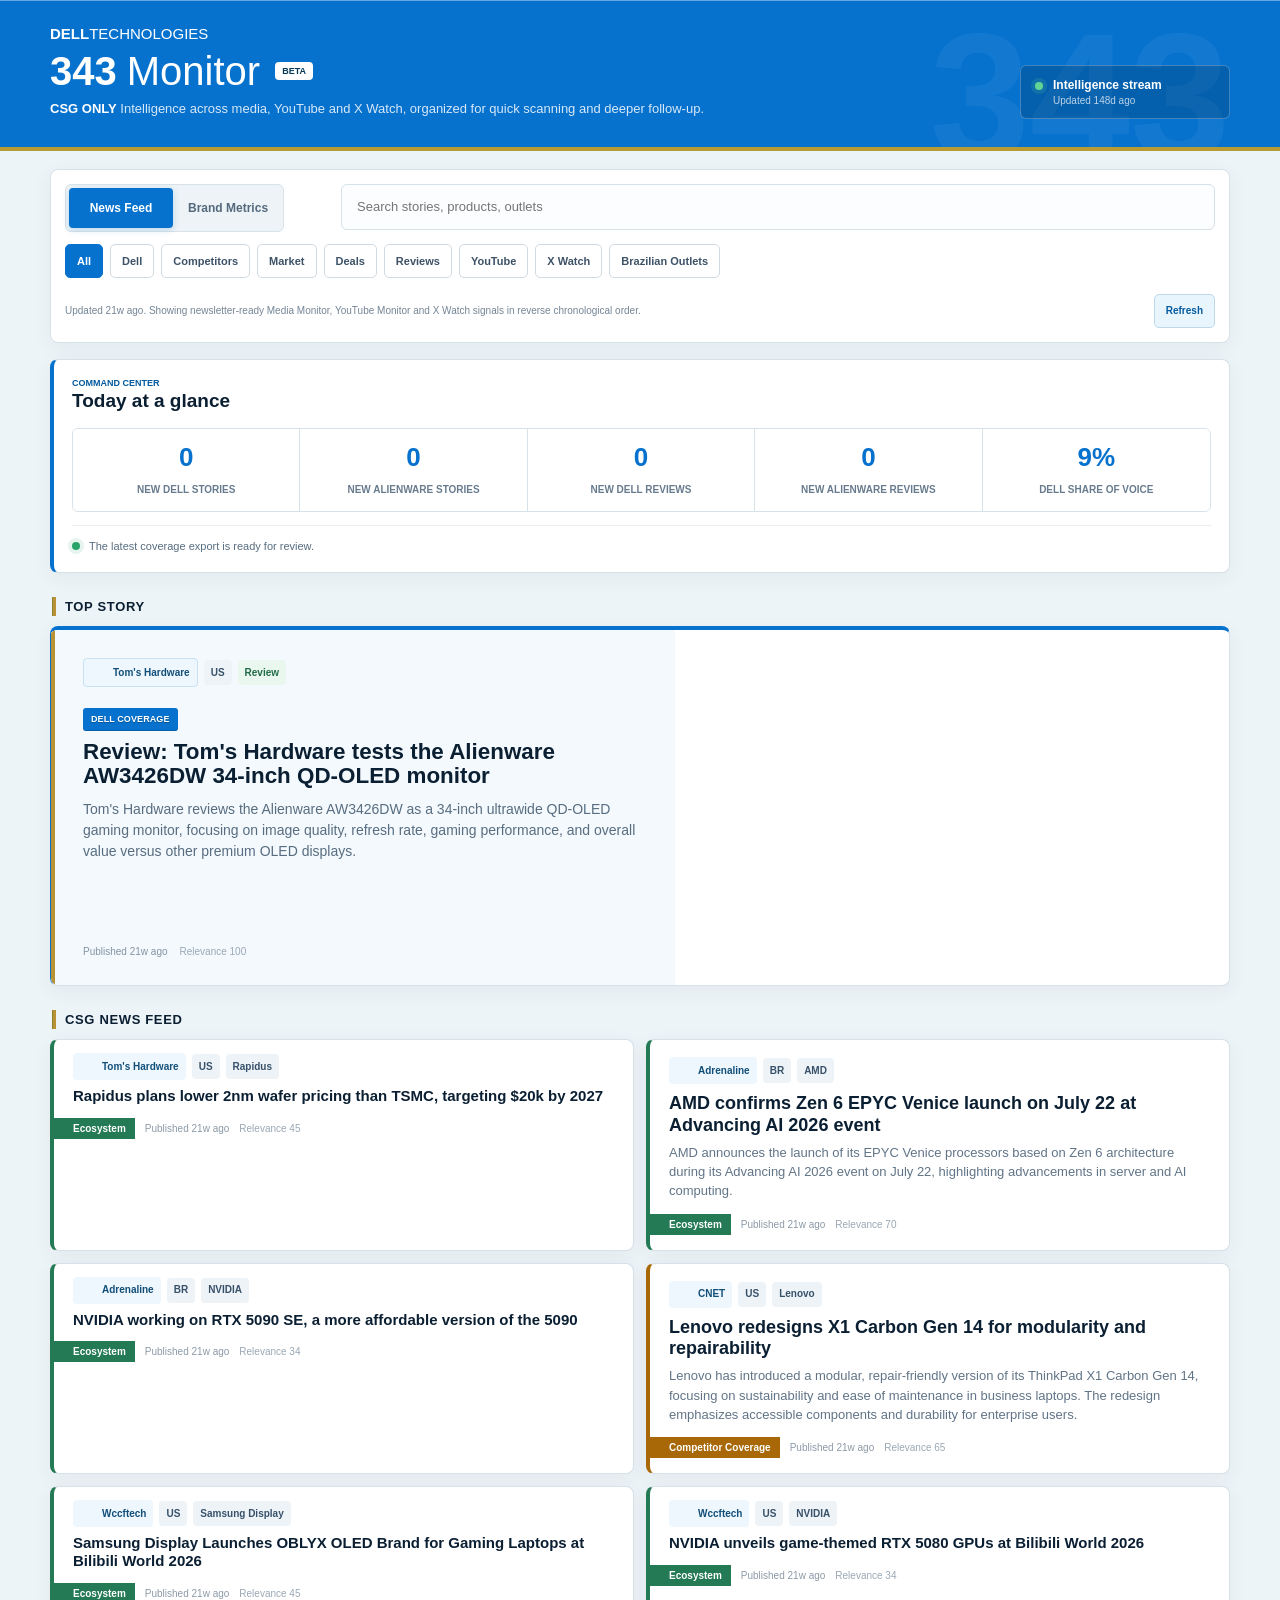
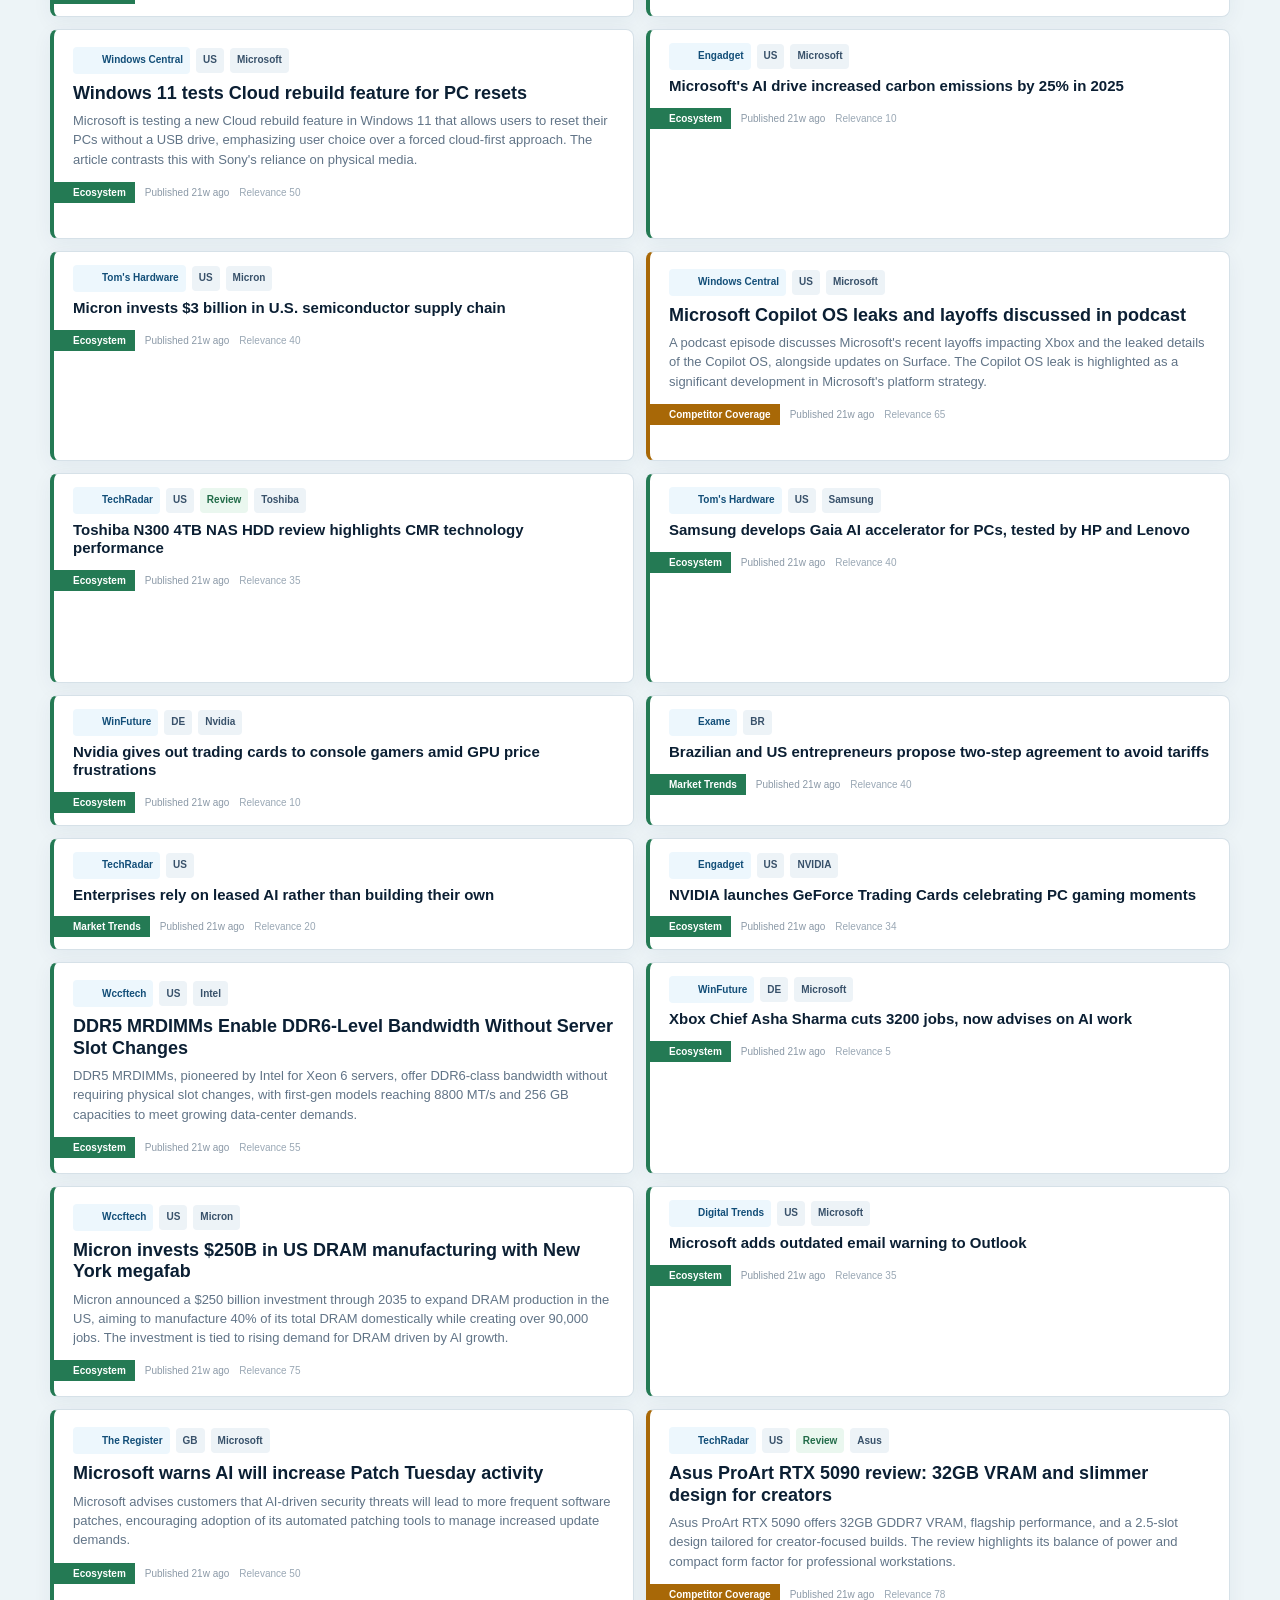
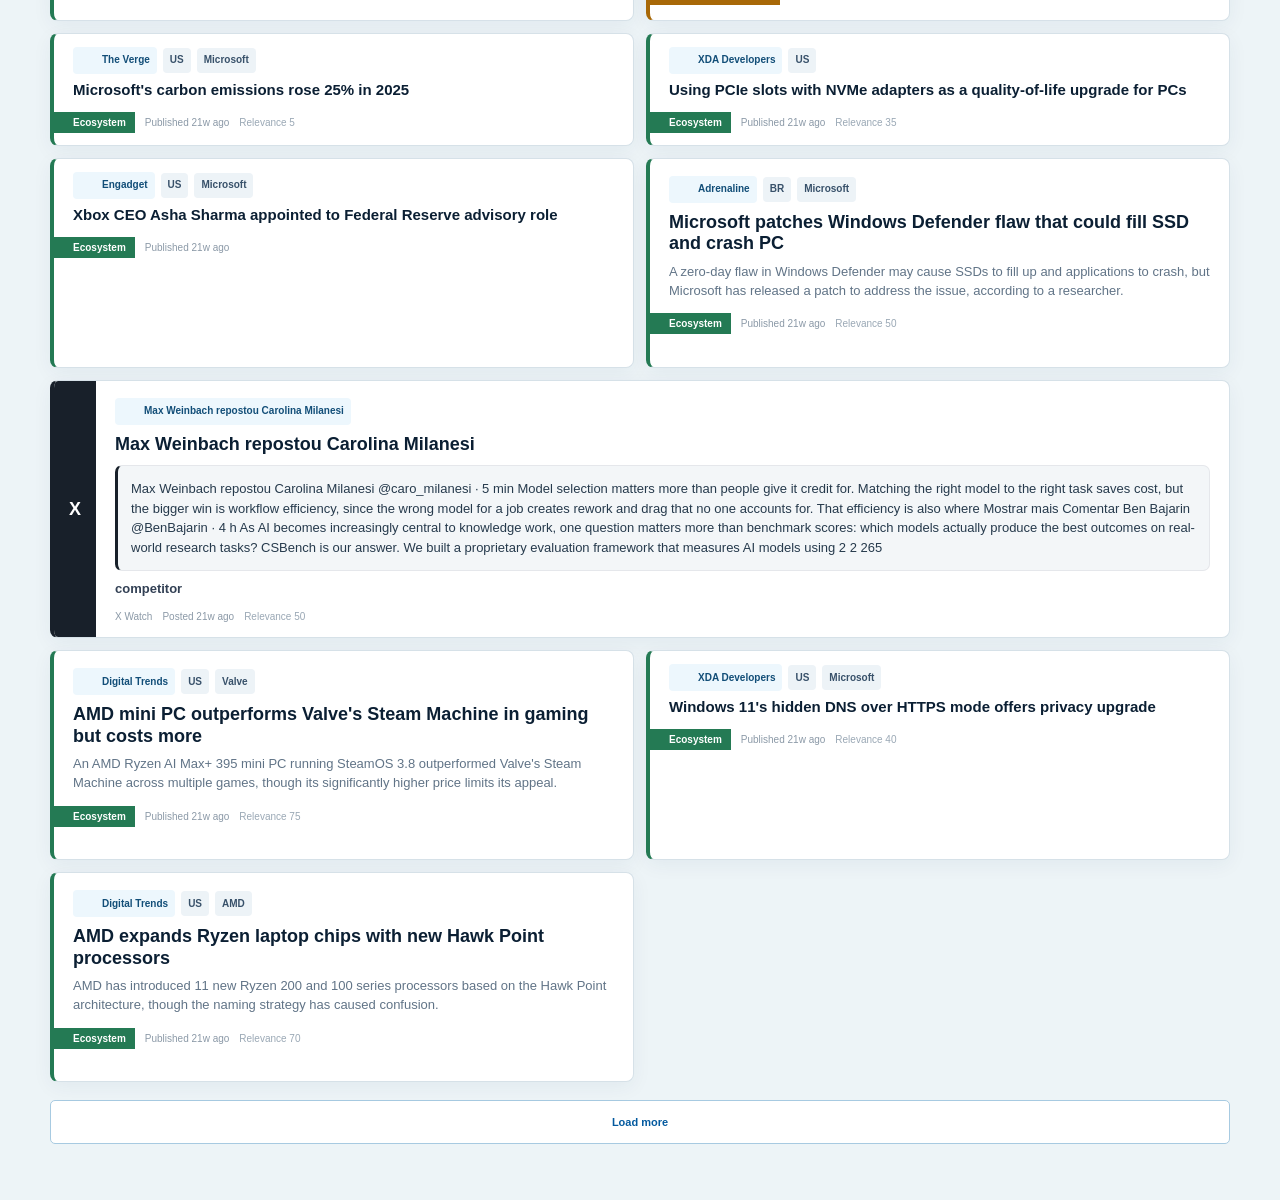
==== commit 16c80a20: "Update beta command center metrics" ====
--- a/beta/index.html
+++ b/beta/index.html
@@ -111,12 +111,13 @@
           <span class="beta-kicker">Command Center</span>
           <h2 id="commandTitle">Today at a glance</h2>
         </div>
-        <span class="beta-since" id="betaSinceVisit">Since last visit</span>
       </div>
       <div class="beta-command-metrics">
-        <button type="button" data-command-filter="all"><strong id="betaNewCount">0</strong><span>New stories</span></button>
-        <button type="button" data-command-filter="review"><strong id="betaReviewCount">0</strong><span>Reviews</span></button>
-        <button type="button" data-command-filter="high"><strong id="betaHighCount">0</strong><span>High signal</span></button>
+        <button type="button" data-command-filter="dell"><strong id="betaDellStories">0</strong><span>New Dell stories</span></button>
+        <button type="button" data-command-filter="alienware"><strong id="betaAlienwareStories">0</strong><span>New Alienware stories</span></button>
+        <button type="button" data-command-filter="dell-reviews"><strong id="betaDellReviews">0</strong><span>New Dell reviews</span></button>
+        <button type="button" data-command-filter="alienware-reviews"><strong id="betaAlienwareReviews">0</strong><span>New Alienware reviews</span></button>
+        <button type="button" data-command-filter="dell-share"><strong id="betaDellShare">0%</strong><span>Dell share of voice</span></button>
       </div>
       <div class="beta-pulse"><span class="beta-pulse-dot"></span><p id="betaPulseText">Calculating the latest coverage pulse...</p></div>
     </section>
--- a/beta/assets/beta.css
+++ b/beta/assets/beta.css
@@ -347,7 +347,7 @@
 
 .beta-command-metrics {
   display: grid;
-  grid-template-columns: repeat(3, minmax(0, 1fr));
+  grid-template-columns: repeat(5, minmax(0, 1fr));
   margin-top: 16px;
   border: 1px solid var(--beta-line);
   border-radius: 6px;
@@ -714,9 +714,17 @@
   .beta-command { margin-top: 12px; padding: 15px 13px; }
   .beta-command-head { align-items: center; }
   .beta-command h2 { font-size: 17px; }
-  .beta-since { max-width: 132px; text-align: right; }
-  .beta-command-metrics { margin-top: 13px; }
+  .beta-command-metrics { 
+    grid-template-columns: repeat(2, minmax(0, 1fr));
+    margin-top: 13px;
+  }
   .beta-command-metrics button { min-height: 72px; padding: 8px 3px; }
+  .beta-command-metrics button:nth-child(2n) { border-right: 0; }
+  .beta-command-metrics button:nth-child(n+3) { border-top: 1px solid var(--beta-line); }
+  .beta-command-metrics button:last-child {
+    grid-column: 1 / -1;
+    border-top: 1px solid var(--beta-line);
+  }
   .beta-command-metrics strong { font-size: 23px; }
   .beta-command-metrics span { font-size: 8px; }
 
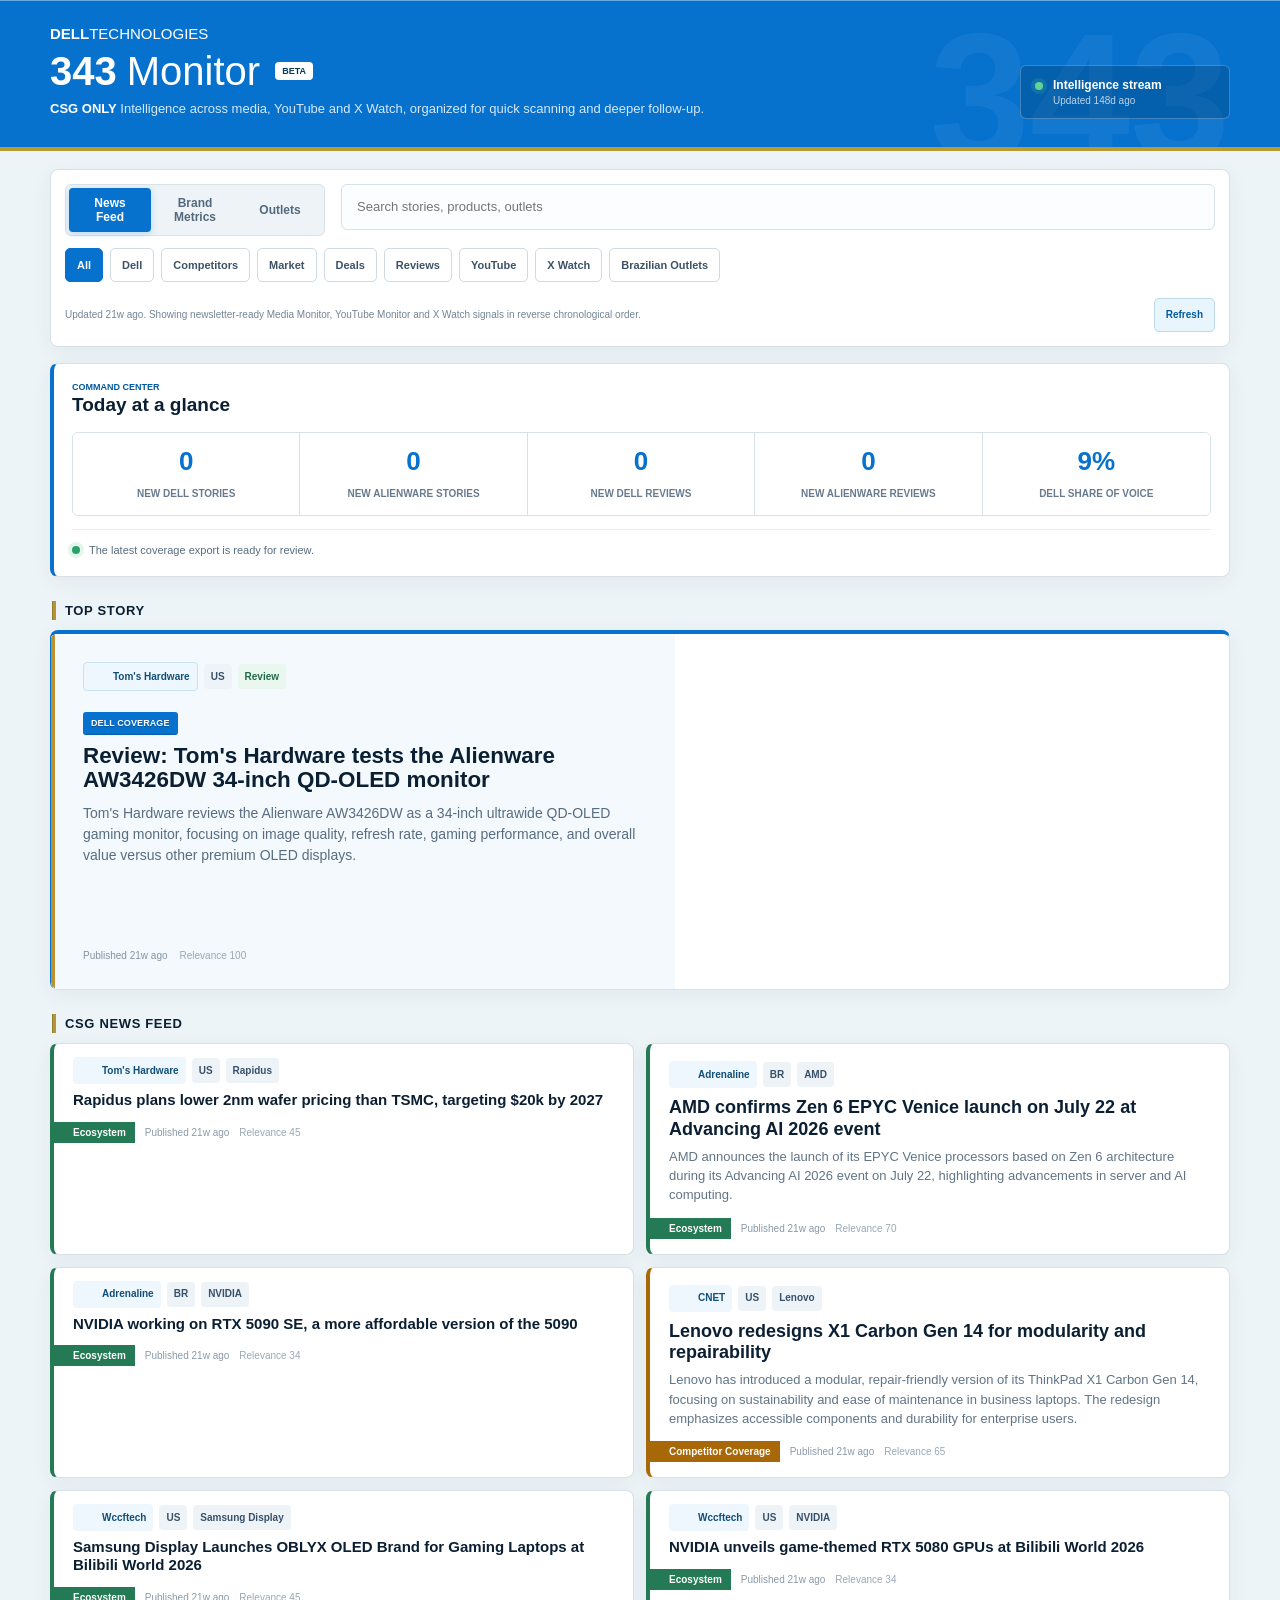
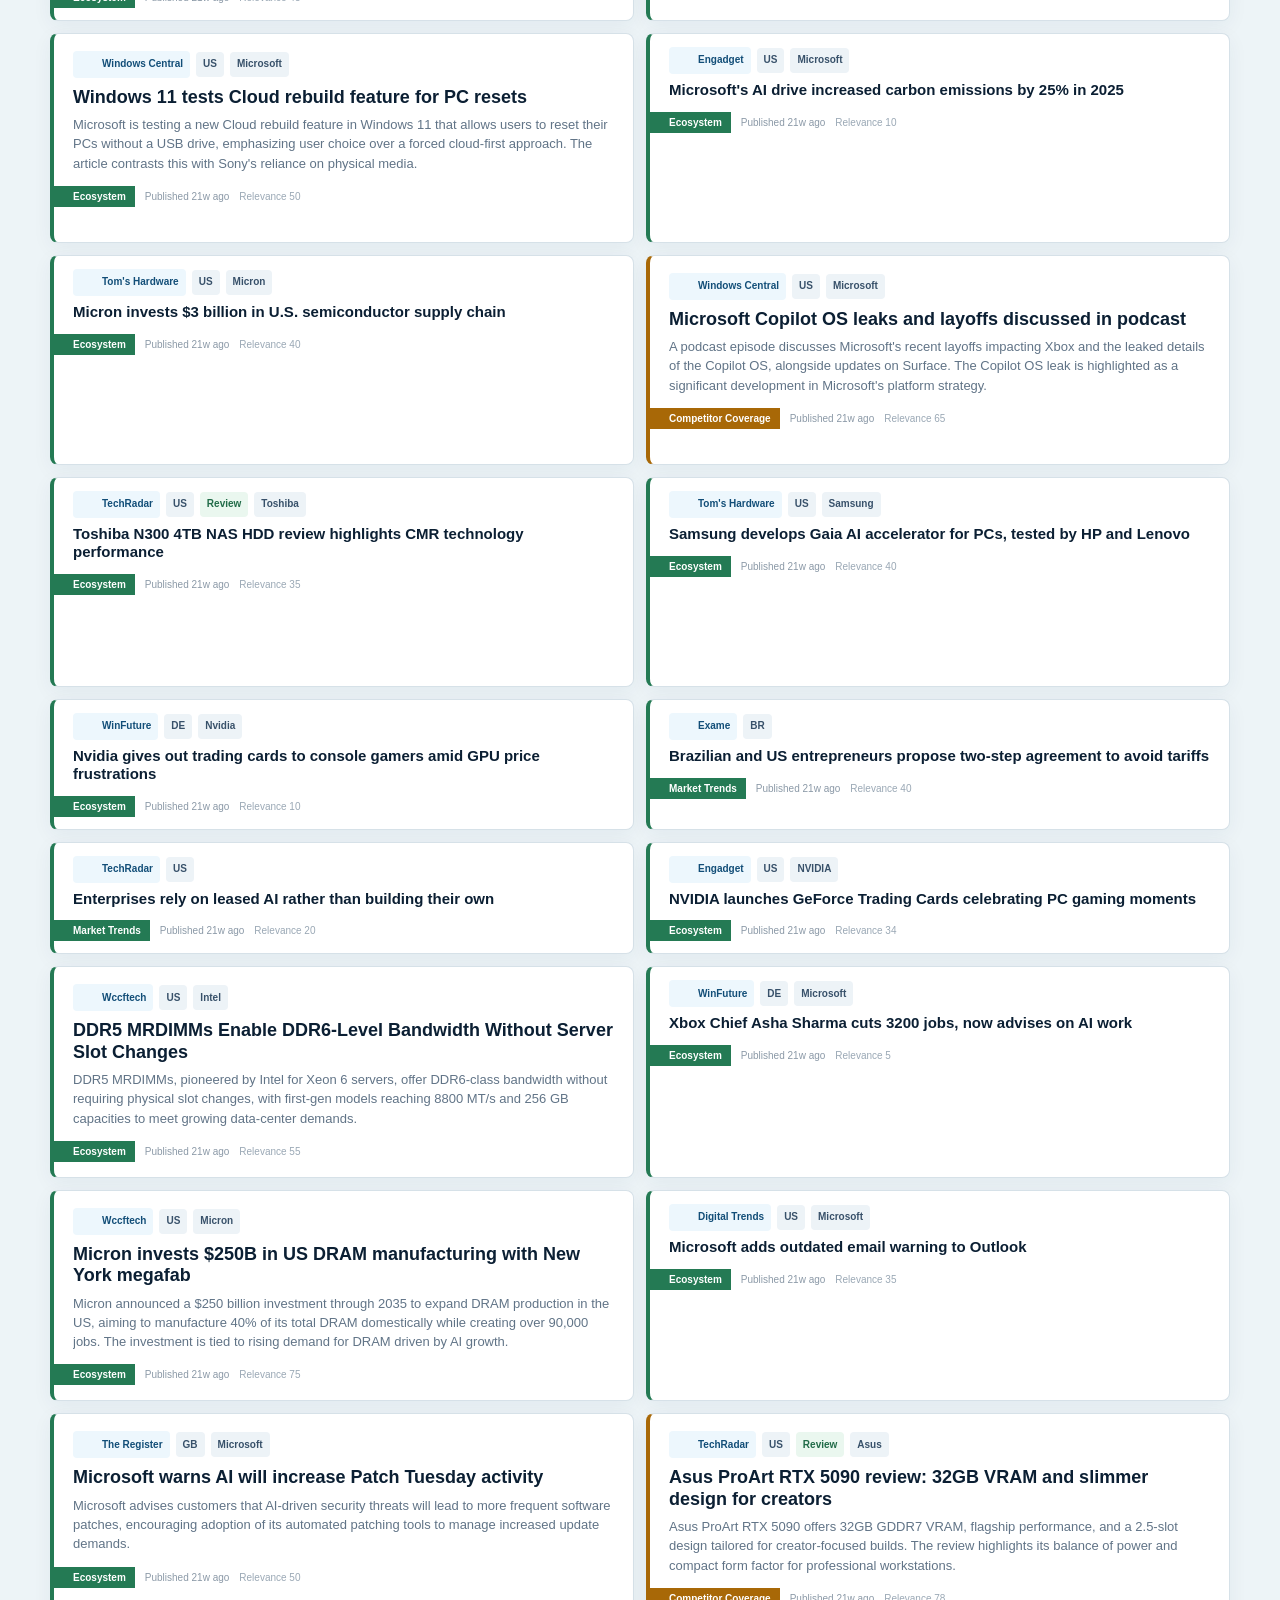
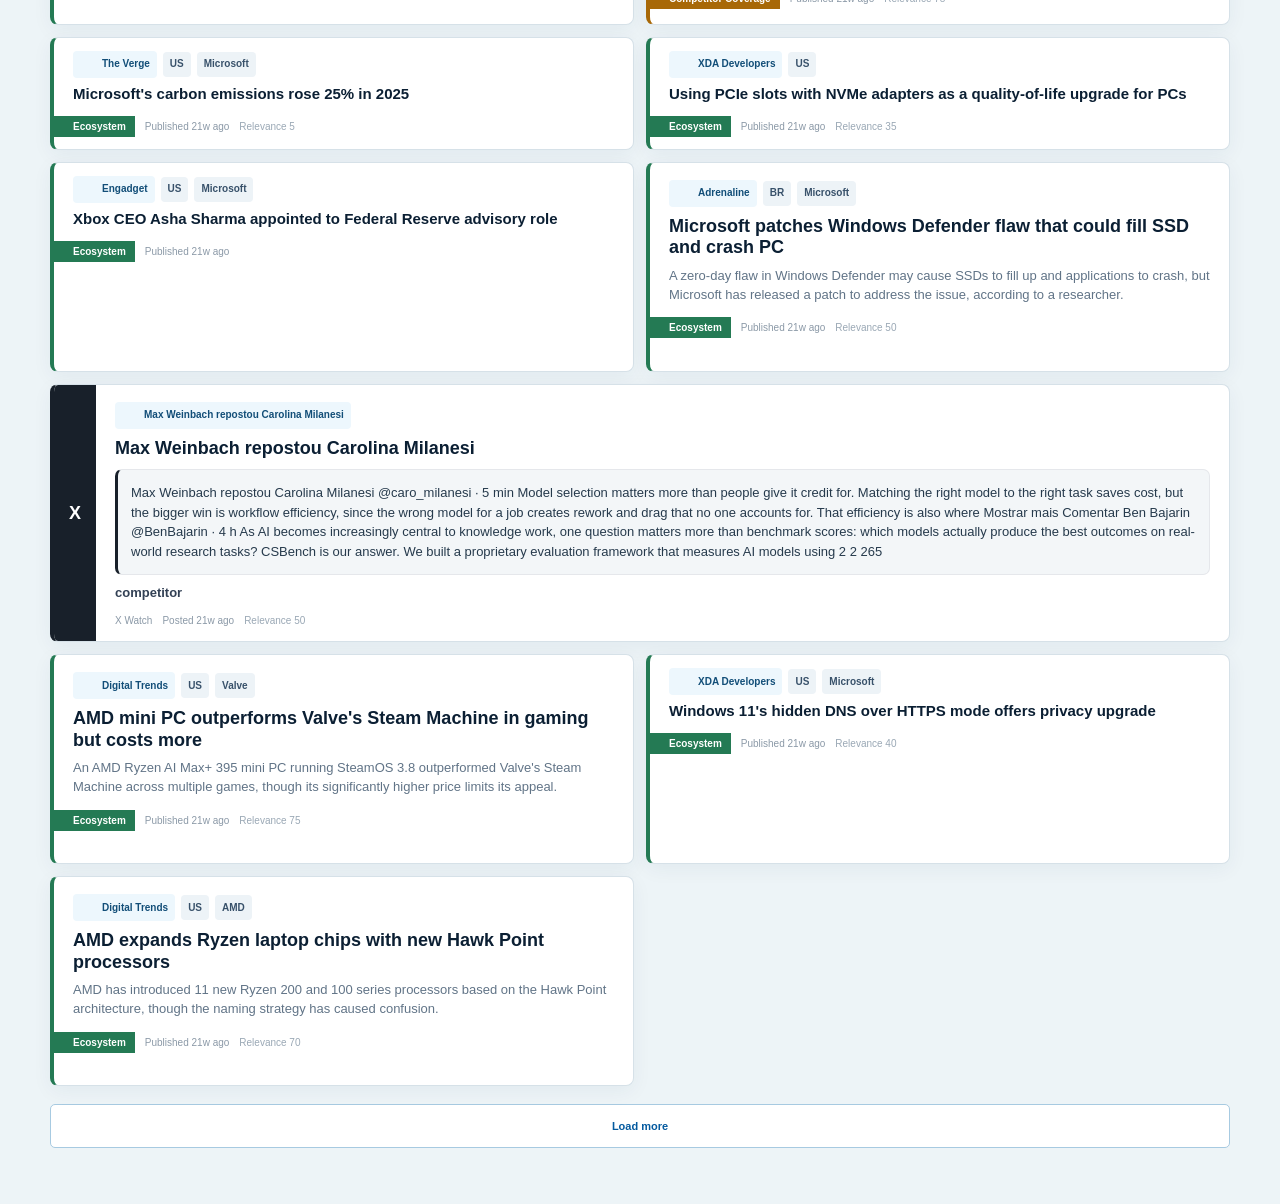
==== commit e16259d5: "Add beta monitored outlets view" ====
--- a/beta/index.html
+++ b/beta/index.html
@@ -45,6 +45,7 @@
       <div class="view-switch" id="viewSwitch" aria-label="Hub sections">
         <button type="button" class="active" data-view="feed">News Feed</button>
         <button type="button" data-view="metrics">Brand Metrics</button>
+        <button type="button" data-view="outlets">Outlets</button>
       </div>
       <div class="search-wrap">
         <input id="search" type="search" placeholder="Search stories, products, outlets" autocomplete="off">
@@ -133,6 +134,17 @@
       <section class="metrics-dashboard" id="brandMetrics"></section>
     </section>
 
+    <section class="outlets-view" id="outletsView" hidden>
+      <section class="section-head"><span></span><h2>Monitored Outlets</h2></section>
+      <div class="metric-window" id="outletWindow" aria-label="Outlet metric time range">
+        <button type="button" class="active" data-metric-window="all">All time</button>
+        <button type="button" data-metric-window="30d">Last 30 days</button>
+        <button type="button" data-metric-window="7d">Last 7 days</button>
+        <button type="button" data-metric-window="24h">Last 24h</button>
+      </div>
+      <section class="outlets-dashboard" id="outletsDashboard"></section>
+    </section>
+
     <section class="section-head" id="topStoryHead"><span></span><h2>Top Story</h2></section>
     <section class="highlights" id="highlights"></section>
 
@@ -145,6 +157,7 @@
     <button type="button" class="active" data-beta-nav="feed"><i data-lucide="newspaper" aria-hidden="true"></i><span>Feed</span></button>
     <button type="button" data-beta-nav="reviews"><i data-lucide="badge-check" aria-hidden="true"></i><span>Reviews</span></button>
     <button type="button" data-beta-nav="metrics"><i data-lucide="chart-no-axes-combined" aria-hidden="true"></i><span>Brands</span></button>
+    <button type="button" data-beta-nav="outlets"><i data-lucide="radio-tower" aria-hidden="true"></i><span>Outlets</span></button>
     <button type="button" data-beta-nav="top"><i data-lucide="arrow-up" aria-hidden="true"></i><span>Top</span></button>
   </nav>
 
--- a/beta/assets/beta.css
+++ b/beta/assets/beta.css
@@ -162,7 +162,7 @@
 
 .beta-app .view-switch {
   display: grid;
-  grid-template-columns: 1fr 1fr;
+  grid-template-columns: repeat(3, minmax(0, 1fr));
   gap: 3px;
   padding: 3px;
   background: #edf3f6;
@@ -634,11 +634,224 @@
 }
 
 .beta-app .metrics-view { margin-top: 18px; }
+.beta-app .outlets-view { margin-top: 18px; }
 .beta-app .metric-window { display: flex; flex-wrap: wrap; gap: 7px; margin-bottom: 12px; }
 .beta-app .metrics-dashboard { min-width: 0; }
+.beta-app .outlets-dashboard { min-width: 0; }
 .beta-app .metric-panel,
 .beta-app .metric-intro { border-radius: 8px; }
 .beta-app .metric-kpi { border-radius: 7px; }
+
+.beta-app .outlets-intro,
+.beta-app .outlet-leader,
+.beta-app .outlet-card,
+.beta-app .outlet-summary-grid > div {
+  background: white;
+  border: 1px solid var(--beta-line);
+  border-radius: 8px;
+  box-shadow: 0 5px 20px rgba(25,61,84,.055);
+}
+
+.beta-app .outlets-intro {
+  margin-bottom: 14px;
+  padding: 18px;
+  border-left: 4px solid var(--beta-blue);
+}
+
+.beta-app .outlets-intro h3,
+.beta-app .outlet-leader h3,
+.beta-app .outlet-card h3 {
+  margin: 0;
+  color: var(--beta-ink);
+}
+
+.beta-app .outlets-intro p,
+.beta-app .outlet-leader p,
+.beta-app .outlet-card p {
+  margin: 7px 0 0;
+  color: #617487;
+  font-size: 13px;
+  line-height: 1.45;
+}
+
+.beta-app .outlet-summary-grid {
+  display: grid;
+  grid-template-columns: repeat(4, minmax(0, 1fr));
+  gap: 12px;
+  margin-bottom: 14px;
+}
+
+.beta-app .outlet-summary-grid > div {
+  padding: 15px;
+}
+
+.beta-app .outlet-summary-grid span {
+  display: block;
+  color: #6d7f91;
+  font-size: 10px;
+  font-weight: 850;
+  text-transform: uppercase;
+}
+
+.beta-app .outlet-summary-grid strong {
+  display: block;
+  margin-top: 6px;
+  color: var(--beta-blue);
+  font-size: 30px;
+  line-height: 1;
+}
+
+.beta-app .outlet-leader {
+  display: flex;
+  align-items: center;
+  justify-content: space-between;
+  gap: 16px;
+  margin-bottom: 14px;
+  padding: 18px;
+  background: linear-gradient(135deg, #ffffff 0%, #edf8ff 100%);
+  border-left: 4px solid var(--beta-blue);
+}
+
+.beta-app .outlet-leader button,
+.beta-app .outlet-kpis button,
+.beta-app .outlet-logo,
+.beta-app .outlet-brand-pill {
+  cursor: pointer;
+}
+
+.beta-app .outlet-leader button {
+  min-height: 38px;
+  padding: 8px 13px;
+  color: white;
+  background: var(--beta-blue);
+  border: 0;
+  border-radius: 5px;
+  font-weight: 800;
+}
+
+.beta-app .outlets-grid {
+  display: grid;
+  grid-template-columns: repeat(2, minmax(0, 1fr));
+  gap: 13px;
+}
+
+.beta-app .outlet-card {
+  min-width: 0;
+  padding: 15px;
+}
+
+.beta-app .outlet-card-head {
+  display: grid;
+  grid-template-columns: 46px minmax(0, 1fr);
+  gap: 11px;
+  align-items: center;
+}
+
+.beta-app .outlet-logo {
+  display: grid;
+  place-items: center;
+  width: 46px;
+  height: 46px;
+  overflow: hidden;
+  color: white;
+  background: var(--beta-blue);
+  border: 0;
+  border-radius: 10px;
+  font-size: 18px;
+  font-weight: 850;
+}
+
+.beta-app .outlet-logo img {
+  width: 100%;
+  height: 100%;
+  object-fit: cover;
+}
+
+.beta-app .outlet-card h3 {
+  overflow: hidden;
+  font-size: 17px;
+  line-height: 1.15;
+  text-overflow: ellipsis;
+  white-space: nowrap;
+}
+
+.beta-app .outlet-kpis {
+  display: grid;
+  grid-template-columns: repeat(4, minmax(0, 1fr));
+  gap: 7px;
+  margin-top: 14px;
+}
+
+.beta-app .outlet-kpis button,
+.beta-app .outlet-kpis > span {
+  display: grid;
+  gap: 2px;
+  min-height: 56px;
+  padding: 8px;
+  background: #f5f9fb;
+  border: 1px solid #dae5eb;
+  border-radius: 6px;
+  text-align: left;
+}
+
+.beta-app .outlet-kpis button:hover,
+.beta-app .outlet-brand-pill:hover {
+  border-color: var(--beta-blue);
+  background: #eef7fd;
+}
+
+.beta-app .outlet-kpis strong {
+  color: var(--beta-blue);
+  font-size: 19px;
+  line-height: 1;
+}
+
+.beta-app .outlet-kpis span span,
+.beta-app .outlet-kpis button span {
+  color: #6d7f91;
+  font-size: 9px;
+  font-weight: 850;
+  text-transform: uppercase;
+}
+
+.beta-app .outlet-brand-grid {
+  display: grid;
+  grid-template-columns: repeat(2, minmax(0, 1fr));
+  gap: 7px;
+  margin-top: 12px;
+}
+
+.beta-app .outlet-brand-pill {
+  display: grid;
+  grid-template-columns: 9px minmax(0, 1fr) auto;
+  align-items: center;
+  gap: 7px;
+  min-height: 32px;
+  padding: 6px 8px;
+  color: #2d4053;
+  background: white;
+  border: 1px solid #dae5eb;
+  border-radius: 6px;
+  font-size: 11px;
+  font-weight: 800;
+}
+
+.beta-app .outlet-brand-pill:disabled {
+  opacity: .42;
+  cursor: default;
+}
+
+.beta-app .outlet-brand-pill i {
+  width: 9px;
+  height: 9px;
+  border-radius: 50%;
+}
+
+.beta-app .outlet-brand-pill span {
+  overflow: hidden;
+  text-overflow: ellipsis;
+  white-space: nowrap;
+}
 
 .beta-bottom-nav { display: none; }
 
@@ -772,7 +985,7 @@
     z-index: 50;
     inset: auto 0 0;
     display: grid;
-    grid-template-columns: repeat(4, 1fr);
+    grid-template-columns: repeat(5, 1fr);
     padding: 7px max(8px, env(safe-area-inset-right)) calc(8px + env(safe-area-inset-bottom)) max(8px, env(safe-area-inset-left));
     background: rgba(255,255,255,.98);
     border-top: 1px solid #cad8e1;
@@ -796,10 +1009,35 @@
   .beta-bottom-nav svg { width: 19px; height: 19px; stroke-width: 2; }
 
   .beta-app .metrics-view,
+  .beta-app .outlets-view,
   .beta-app .metrics-dashboard,
+  .beta-app .outlets-dashboard,
   .beta-app .metric-panel,
+  .beta-app .outlets-grid,
+  .beta-app .outlet-card,
   .beta-app .pie-grid,
   .beta-app .metric-table-wrap { max-width: 100%; overflow-x: hidden; }
+
+  .beta-app .outlet-summary-grid,
+  .beta-app .outlets-grid { grid-template-columns: 1fr; }
+
+  .beta-app .outlets-intro,
+  .beta-app .outlet-leader,
+  .beta-app .outlet-card,
+  .beta-app .outlet-summary-grid > div { border-radius: 7px; }
+
+  .beta-app .outlet-leader {
+    display: block;
+    padding: 15px;
+  }
+
+  .beta-app .outlet-leader button {
+    width: 100%;
+    margin-top: 12px;
+  }
+
+  .beta-app .outlet-kpis { grid-template-columns: repeat(2, minmax(0, 1fr)); }
+  .beta-app .outlet-brand-grid { grid-template-columns: 1fr; }
 }
 
 @media (max-width: 370px) {
